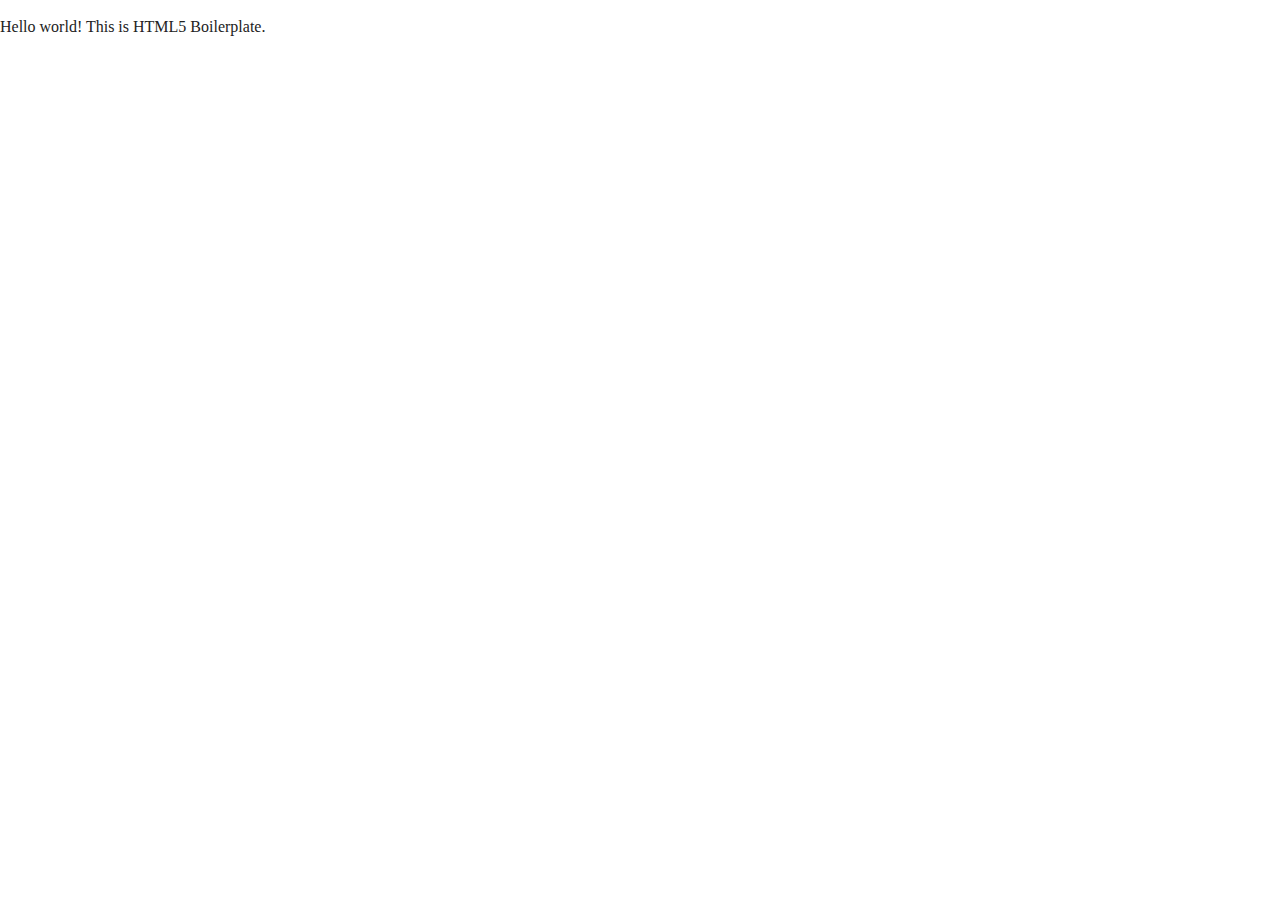
==== index.html @ 013782c7 "Initial commit with about and faq pages and boilerplates" ====
<!doctype html>
<html class="no-js" lang="">

<head>
  <meta charset="utf-8">
  <title></title>
  <meta name="description" content="">
  <meta name="viewport" content="width=device-width, initial-scale=1">

  <meta property="og:title" content="">
  <meta property="og:type" content="">
  <meta property="og:url" content="">
  <meta property="og:image" content="">

  <link rel="manifest" href="site.webmanifest">
  <link rel="apple-touch-icon" href="icon.png">
  <!-- Place favicon.ico in the root directory -->

  <link rel="stylesheet" href="css/normalize.css">
  <link rel="stylesheet" href="css/main.css">

  <meta name="theme-color" content="#fafafa">
</head>

<body>

  <!-- Add your site or application content here -->
  <p>Hello world! This is HTML5 Boilerplate.</p>
  <script src="js/vendor/modernizr-3.11.2.min.js"></script>
  <script src="js/plugins.js"></script>
  <script src="js/main.js"></script>

  <!-- Google Analytics: change UA-XXXXX-Y to be your site's ID. -->
  <script>
    window.ga = function () { ga.q.push(arguments) }; ga.q = []; ga.l = +new Date;
    ga('create', 'UA-XXXXX-Y', 'auto'); ga('set', 'anonymizeIp', true); ga('set', 'transport', 'beacon'); ga('send', 'pageview')
  </script>
  <script src="https://www.google-analytics.com/analytics.js" async></script>
</body>

</html>
---- css/main.css ----
/*! HTML5 Boilerplate v8.0.0 | MIT License | https://html5boilerplate.com/ */

/* main.css 2.1.0 | MIT License | https://github.com/h5bp/main.css#readme */
/*
 * What follows is the result of much research on cross-browser styling.
 * Credit left inline and big thanks to Nicolas Gallagher, Jonathan Neal,
 * Kroc Camen, and the H5BP dev community and team.
 */

/* ==========================================================================
   Base styles: opinionated defaults
   ========================================================================== */

html {
  color: #222;
  font-size: 1em;
  line-height: 1.4;
}

/*
 * Remove text-shadow in selection highlight:
 * https://twitter.com/miketaylr/status/12228805301
 *
 * Vendor-prefixed and regular ::selection selectors cannot be combined:
 * https://stackoverflow.com/a/16982510/7133471
 *
 * Customize the background color to match your design.
 */

::-moz-selection {
  background: #b3d4fc;
  text-shadow: none;
}

::selection {
  background: #b3d4fc;
  text-shadow: none;
}

/*
 * A better looking default horizontal rule
 */

hr {
  display: block;
  height: 1px;
  border: 0;
  border-top: 1px solid #ccc;
  margin: 1em 0;
  padding: 0;
}

/*
 * Remove the gap between audio, canvas, iframes,
 * images, videos and the bottom of their containers:
 * https://github.com/h5bp/html5-boilerplate/issues/440
 */

audio,
canvas,
iframe,
img,
svg,
video {
  vertical-align: middle;
}

/*
 * Remove default fieldset styles.
 */

fieldset {
  border: 0;
  margin: 0;
  padding: 0;
}

/*
 * Allow only vertical resizing of textareas.
 */

textarea {
  resize: vertical;
}

/* ==========================================================================
   Author's custom styles
   ========================================================================== */

/* ==========================================================================
   Helper classes
   ========================================================================== */

/*
 * Hide visually and from screen readers
 */

.hidden,
[hidden] {
  display: none !important;
}

/*
 * Hide only visually, but have it available for screen readers:
 * https://snook.ca/archives/html_and_css/hiding-content-for-accessibility
 *
 * 1. For long content, line feeds are not interpreted as spaces and small width
 *    causes content to wrap 1 word per line:
 *    https://medium.com/@jessebeach/beware-smushed-off-screen-accessible-text-5952a4c2cbfe
 */

.sr-only {
  border: 0;
  clip: rect(0, 0, 0, 0);
  height: 1px;
  margin: -1px;
  overflow: hidden;
  padding: 0;
  position: absolute;
  white-space: nowrap;
  width: 1px;
  /* 1 */
}

/*
 * Extends the .sr-only class to allow the element
 * to be focusable when navigated to via the keyboard:
 * https://www.drupal.org/node/897638
 */

.sr-only.focusable:active,
.sr-only.focusable:focus {
  clip: auto;
  height: auto;
  margin: 0;
  overflow: visible;
  position: static;
  white-space: inherit;
  width: auto;
}

/*
 * Hide visually and from screen readers, but maintain layout
 */

.invisible {
  visibility: hidden;
}

/*
 * Clearfix: contain floats
 *
 * For modern browsers
 * 1. The space content is one way to avoid an Opera bug when the
 *    `contenteditable` attribute is included anywhere else in the document.
 *    Otherwise it causes space to appear at the top and bottom of elements
 *    that receive the `clearfix` class.
 * 2. The use of `table` rather than `block` is only necessary if using
 *    `:before` to contain the top-margins of child elements.
 */

.clearfix::before,
.clearfix::after {
  content: " ";
  display: table;
}

.clearfix::after {
  clear: both;
}

/* ==========================================================================
   EXAMPLE Media Queries for Responsive Design.
   These examples override the primary ('mobile first') styles.
   Modify as content requires.
   ========================================================================== */

@media only screen and (min-width: 35em) {
  /* Style adjustments for viewports that meet the condition */
}

@media print,
  (-webkit-min-device-pixel-ratio: 1.25),
  (min-resolution: 1.25dppx),
  (min-resolution: 120dpi) {
  /* Style adjustments for high resolution devices */
}

/* ==========================================================================
   Print styles.
   Inlined to avoid the additional HTTP request:
   https://www.phpied.com/delay-loading-your-print-css/
   ========================================================================== */

@media print {
  *,
  *::before,
  *::after {
    background: #fff !important;
    color: #000 !important;
    /* Black prints faster */
    box-shadow: none !important;
    text-shadow: none !important;
  }

  a,
  a:visited {
    text-decoration: underline;
  }

  a[href]::after {
    content: " (" attr(href) ")";
  }

  abbr[title]::after {
    content: " (" attr(title) ")";
  }

  /*
   * Don't show links that are fragment identifiers,
   * or use the `javascript:` pseudo protocol
   */
  a[href^="#"]::after,
  a[href^="javascript:"]::after {
    content: "";
  }

  pre {
    white-space: pre-wrap !important;
  }

  pre,
  blockquote {
    border: 1px solid #999;
    page-break-inside: avoid;
  }

  /*
   * Printing Tables:
   * https://web.archive.org/web/20180815150934/http://css-discuss.incutio.com/wiki/Printing_Tables
   */
  thead {
    display: table-header-group;
  }

  tr,
  img {
    page-break-inside: avoid;
  }

  p,
  h2,
  h3 {
    orphans: 3;
    widows: 3;
  }

  h2,
  h3 {
    page-break-after: avoid;
  }
}
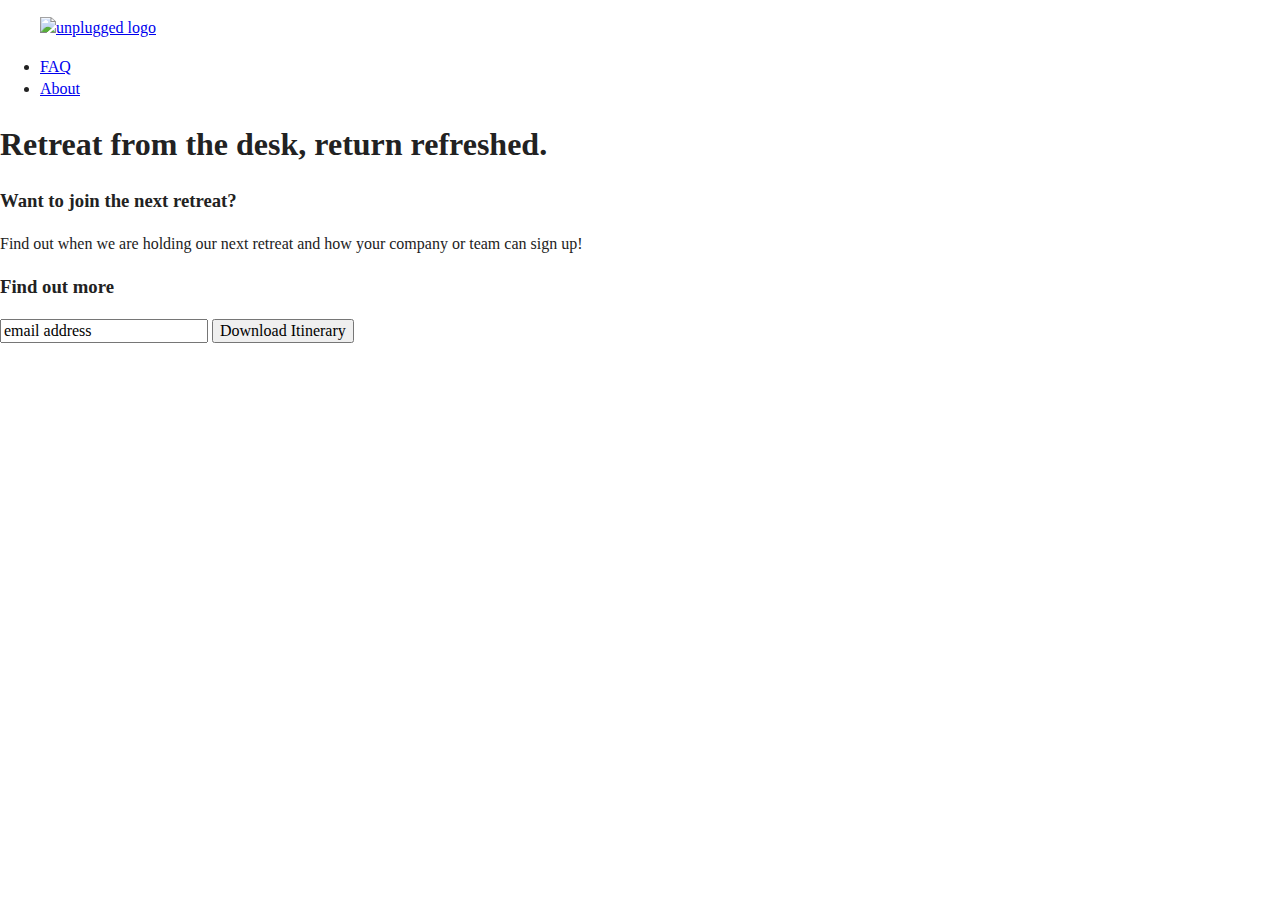
==== commit fb80a9c5: "Added structural html and content" ====
--- a/index.html
+++ b/index.html
@@ -3,7 +3,7 @@
 
 <head>
   <meta charset="utf-8">
-  <title></title>
+  <title>Unplugged</title>
   <meta name="description" content="">
   <meta name="viewport" content="width=device-width, initial-scale=1">
 
@@ -24,8 +24,68 @@
 
 <body>
 
-  <!-- Add your site or application content here -->
-  <p>Hello world! This is HTML5 Boilerplate.</p>
+  <header>
+    <div class="content-wrapper">
+        <figure> 
+          <a href="#"><img src="img/unpluggedlogo.png" alt="unplugged logo"></a>
+        </figure>
+        <div class="header-divider"></div>
+        <nav>
+             <ul>
+                 <li><a href="faq/index.html" target="_blank">FAQ</a></li>
+                 <li><a href="about/index.html" target="_blank">About</a></li>
+             </ul>
+        </nav>
+    </div>
+  </header>
+ 
+  <main>
+ 
+    <section class= "hero-area"> 
+      <div class="content-wrapper">  
+        <h1> Retreat from the desk, return refreshed.
+        </h1>
+      </div>
+    </section>
+ 
+    <aside>
+      <div class="content-wrapper">
+        <div class="form-description">
+          <h3>Want to join the next retreat?</h3>
+          <p>Find out when we are holding our next retreat and how your company or team can sign up!</p>
+        </div>
+      <div class="form">
+        <h3>Find out more</h3>
+        <input type="text" name="name" value="email address">
+        <input type="button" value="Download Itinerary">
+      </div>
+    </aside>
+ 
+  </main> <!-- main wrapper -->
+ 
+  <footer>
+    <div class="content-wrapper">
+        <div class="footer-content">
+            <div class="contact">
+              <address>
+ 
+              </address>
+            </div>
+            <div class="social">
+                <div class="social-icons">
+                    <p><a href="https://www.facebook.com/yoursite" target="_blank"></a></p>
+                    <!-- other social links here --> 
+                </div>
+            </div>
+        </div> <!-- footer content ends --> 
+    </div> <!--footer content-wrapper ends-->
+    
+    <div class="copyright"> 
+    </div> 
+  </footer>
+  
+
+
   <script src="js/vendor/modernizr-3.11.2.min.js"></script>
   <script src="js/plugins.js"></script>
   <script src="js/main.js"></script>
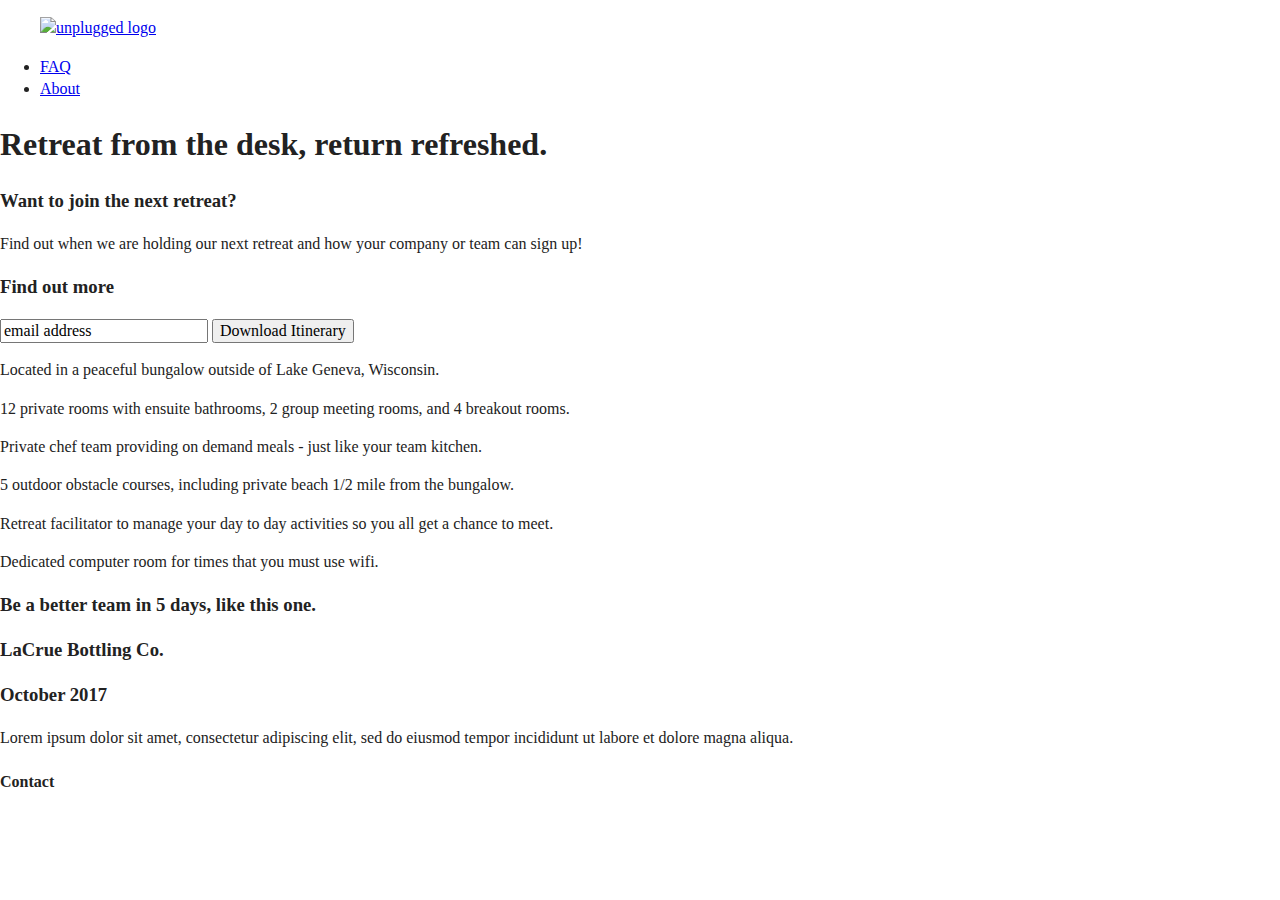
==== commit 649eb847: "Added a little more content and appropriate classes" ====
--- a/index.html
+++ b/index.html
@@ -3,7 +3,7 @@
 
 <head>
   <meta charset="utf-8">
-  <title>Unplugged</title>
+  <title>Unplugged Retreat</title>
   <meta name="description" content="">
   <meta name="viewport" content="width=device-width, initial-scale=1">
 
@@ -60,12 +60,42 @@
         <input type="button" value="Download Itinerary">
       </div>
     </aside>
+
+    <section class="features">
+      <div class="content-wrapper">
+        <div class="features-items">
+          <article>
+            <p class="fontawesome-icon"></p>
+            <p class="features-item-description">Located in a peaceful bungalow outside of Lake Geneva, Wisconsin.</p>
+            <p class="features-item-description">12 private rooms with ensuite bathrooms, 2 group meeting rooms, and 4 breakout rooms.</p>
+            <p class="features-item-description">Private chef team providing on demand meals - just like your team kitchen.</p>
+            <p class="features-item-description">5 outdoor obstacle courses, including private beach 1/2 mile from the bungalow.</p>
+            <p class="features-item-description">Retreat facilitator to manage your day to day activities so you all get a chance to meet.</p>
+            <p class="features-item-description">Dedicated computer room for times that you must use wifi.</p>
+          </article>
+        </div>      
+      </div>
+    </section>
+
+    <section class="reviews">
+      <h3>Be a better team in 5 days, like this one.</h3>
+      <div class="content-wrapper">
+        <div class="review-content">
+          <article> 
+            <h3>LaCrue Bottling Co.</h3>
+            <h3>October 2017</h3>
+            <p>Lorem ipsum dolor sit amet, consectetur adipiscing elit, sed do eiusmod tempor incididunt ut labore et dolore magna aliqua.</p>
+          </article> 
+        </div>
+      </div>
+    </section>
  
   </main> <!-- main wrapper -->
  
   <footer>
     <div class="content-wrapper">
         <div class="footer-content">
+          <h4>Contact</h4>
             <div class="contact">
               <address>
  
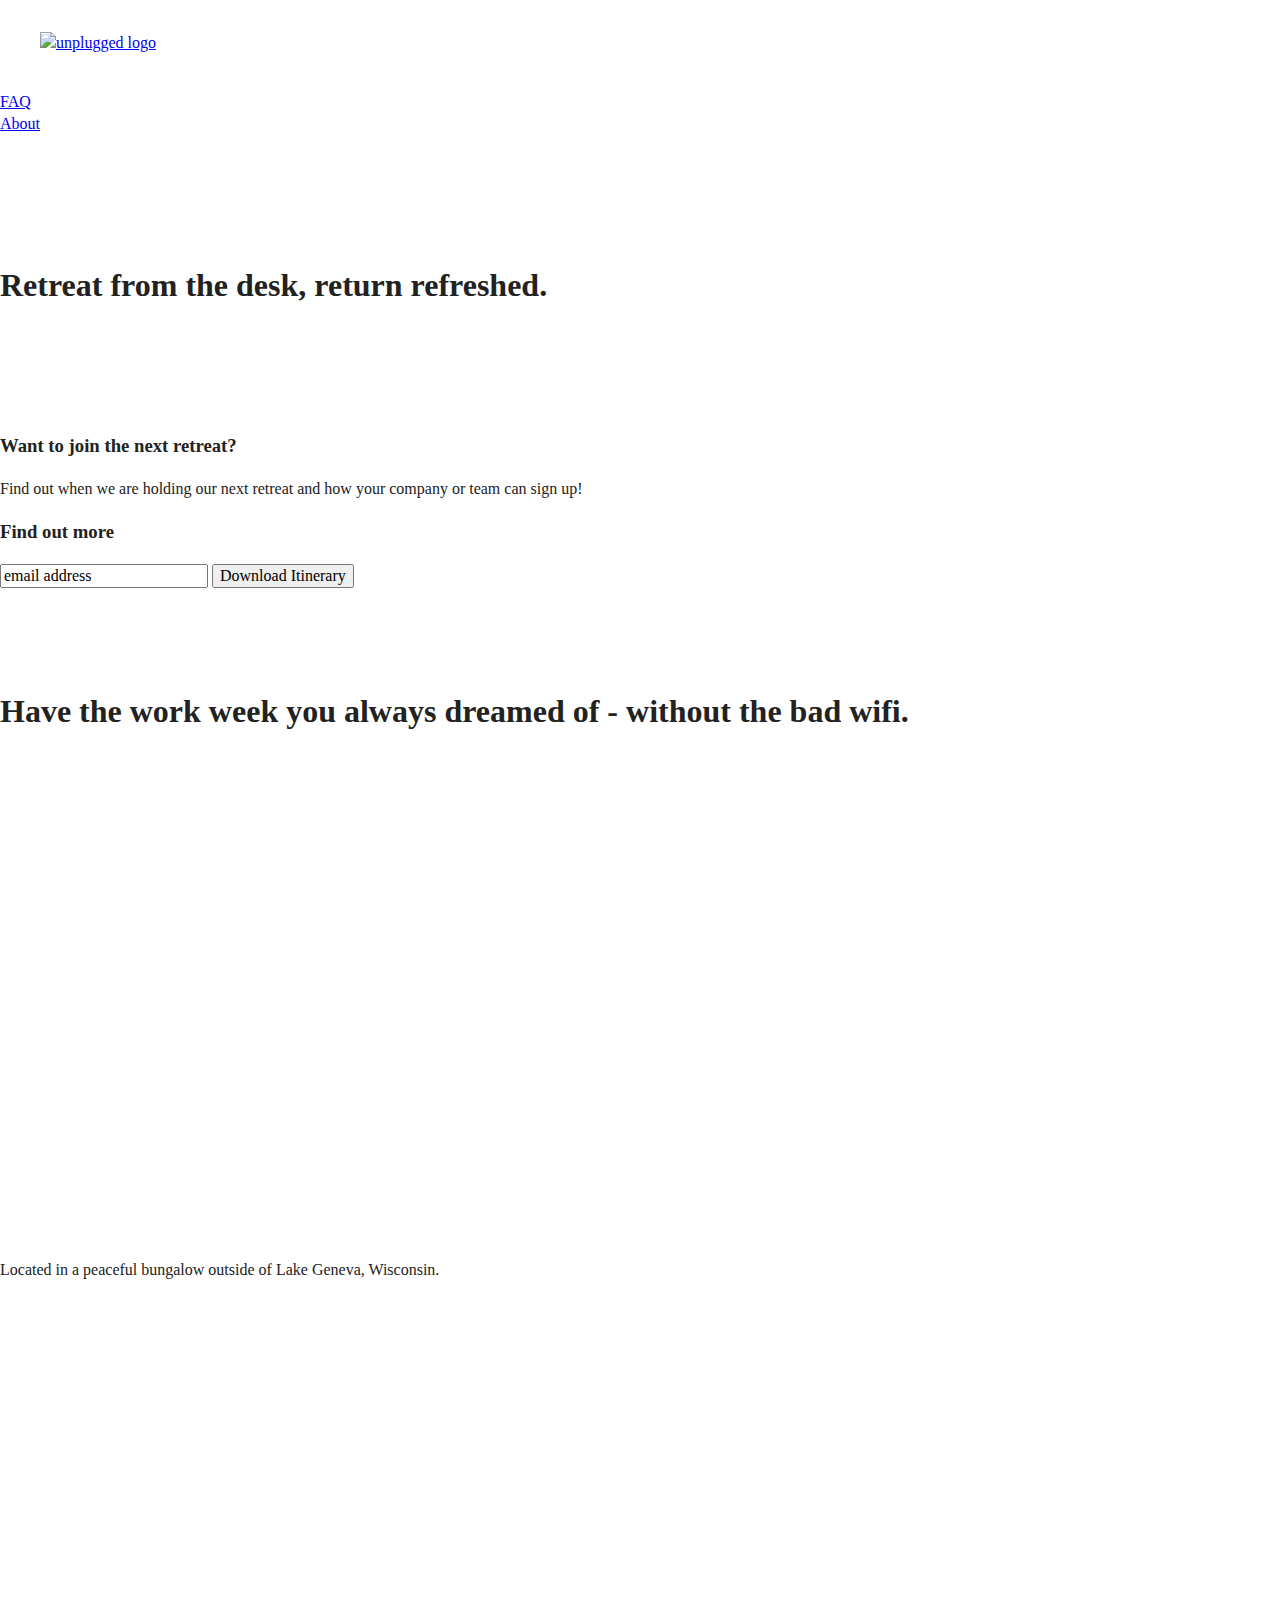
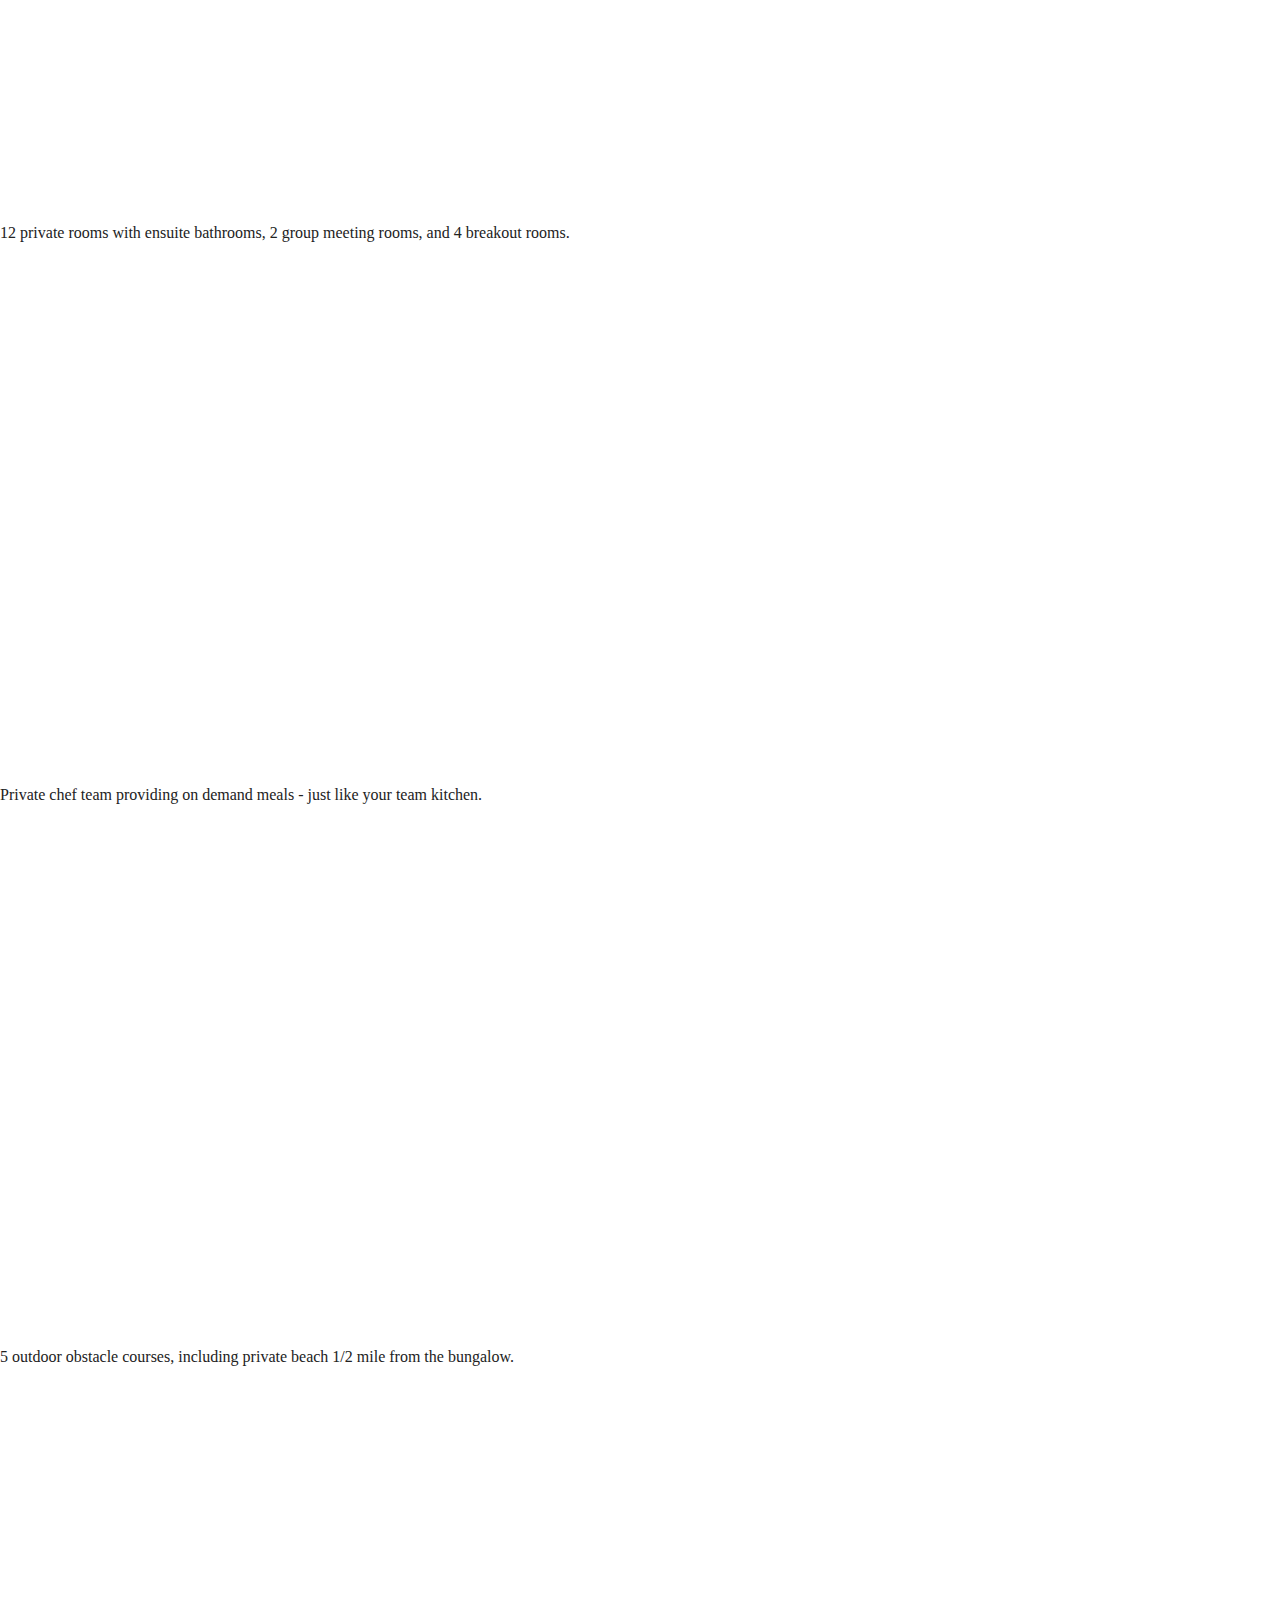
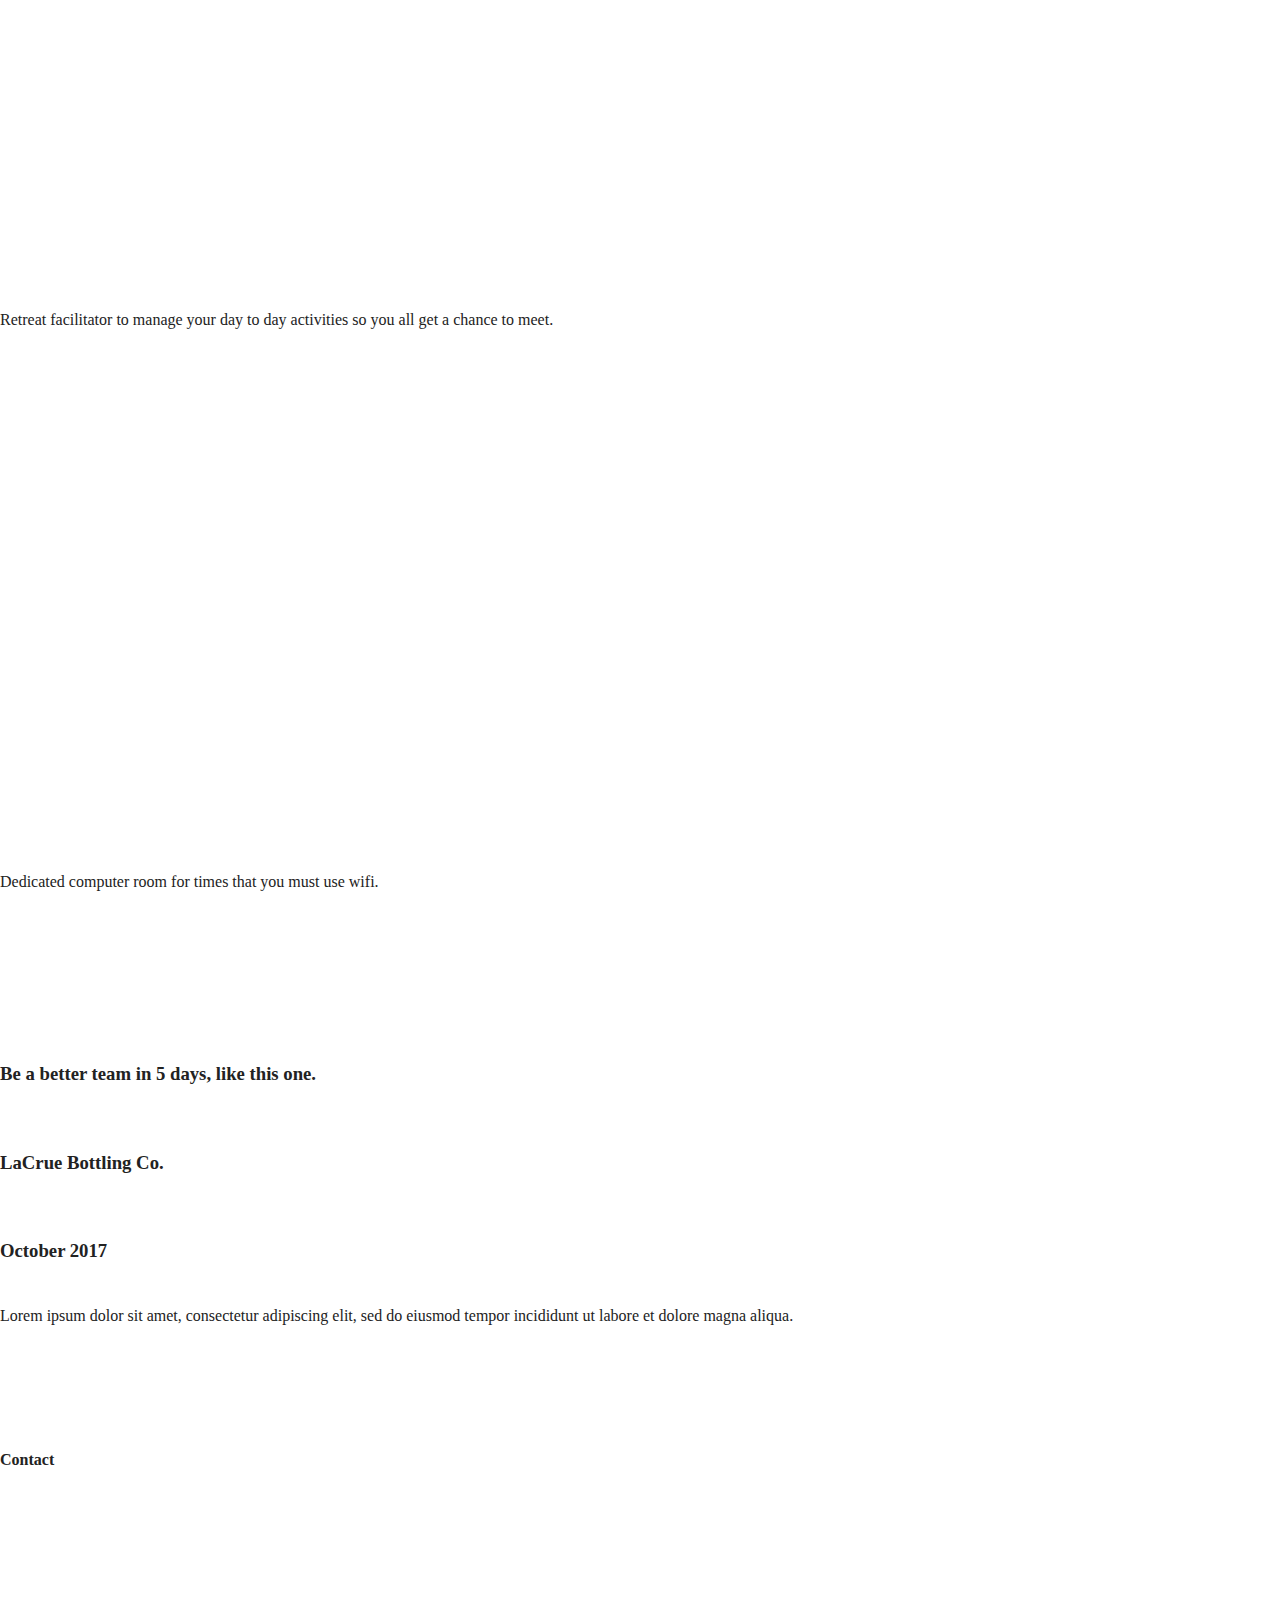
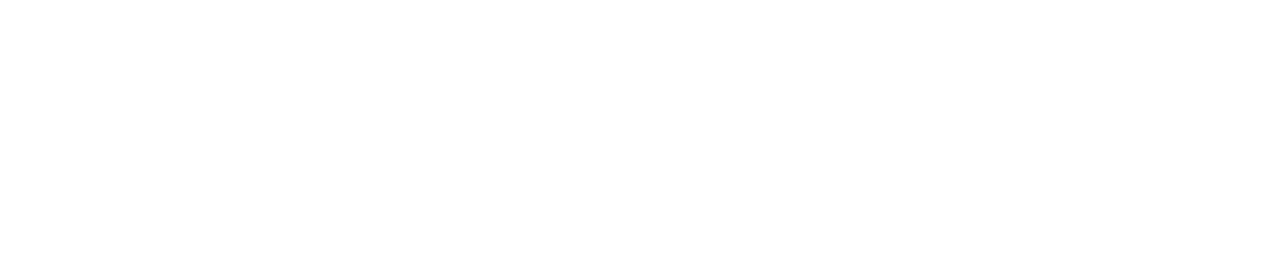
==== commit a70d2931: "Added padding margin and width to css" ====
--- a/index.html
+++ b/index.html
@@ -63,17 +63,24 @@
 
     <section class="features">
       <div class="content-wrapper">
-        <div class="features-items">
-          <article>
-            <p class="fontawesome-icon"></p>
-            <p class="features-item-description">Located in a peaceful bungalow outside of Lake Geneva, Wisconsin.</p>
-            <p class="features-item-description">12 private rooms with ensuite bathrooms, 2 group meeting rooms, and 4 breakout rooms.</p>
-            <p class="features-item-description">Private chef team providing on demand meals - just like your team kitchen.</p>
-            <p class="features-item-description">5 outdoor obstacle courses, including private beach 1/2 mile from the bungalow.</p>
-            <p class="features-item-description">Retreat facilitator to manage your day to day activities so you all get a chance to meet.</p>
-            <p class="features-item-description">Dedicated computer room for times that you must use wifi.</p>
-          </article>
-        </div>      
+        <h1>Have the work week you always dreamed of - without the bad wifi.</h1>  
+          <div class="features-items">
+            <article>
+              <p class="fontawesome-icon"></p>
+              <p class="features-item-description">Located in a peaceful bungalow outside of Lake Geneva, Wisconsin.</p>
+              <p class="fontawesome-icon"></p>
+              <p class="features-item-description">12 private rooms with ensuite bathrooms, 2 group meeting rooms, and 4 breakout rooms.</p>
+              <p class="fontawesome-icon"></p>
+              <p class="features-item-description">Private chef team providing on demand meals - just like your team kitchen.</p>
+              <p class="fontawesome-icon"></p>
+              <p class="features-item-description">5 outdoor obstacle courses, including private beach 1/2 mile from the bungalow.</p>
+              <p class="fontawesome-icon"></p>
+              <p class="features-item-description">Retreat facilitator to manage your day to day activities so you all get a chance to meet.</p>
+              <p class="fontawesome-icon"></p>
+              <p class="features-item-description">Dedicated computer room for times that you must use wifi.</p>
+            </article>
+          </div>      
+      
       </div>
     </section>
 
--- a/css/main.css
+++ b/css/main.css
@@ -86,6 +86,166 @@
 /* ==========================================================================
    Author's custom styles
    ========================================================================== */
+/* ----- Base Header - Footer Styles ----xxcc cdxxxxXXGBı©©©©GG2GWGGWGWWG-*/
+header,
+footer {
+
+
+}
+
+/* Header Styles */
+
+header {
+  padding: 15px 0; /* 15 px to top of page */
+}
+
+header .content-wrapper {
+
+}
+
+header figure {
+
+}
+
+header .header-divider {
+  width: 100%;
+}
+
+header nav {
+  width: 60%; /* 220px of 360px */
+
+}
+
+header nav ul {
+  width: 44%; /* 160px of 360px */
+  padding: 20px 0; /* 20px beneath header-divider */
+}
+
+/* ----- Mobile Styles - Homepage -----*/
+
+.hero-area {
+
+}
+
+.hero-area h1 {
+  padding: 55px 0; /*55px below where hero area starts*/
+}
+
+main .content-wrapper {
+  width: 88%; /* 320 of 360px */
+}
+
+
+
+aside {
+
+}
+
+aside .content-wrapper {
+  padding: 30px 0; /*30px below top of area*/
+}
+
+aside .form-description {
+
+}
+
+aside .form {
+
+}
+
+.features .content-wrapper {
+  width: 83%; /* 303px of 360px */
+}
+
+.features h1 {
+  padding: 50px 0; /*50px below top of area*/
+}
+
+.features p {
+  padding: 65px 0; /*65px below h1*/
+}
+
+.features-items {
+ 
+}
+
+.features article {
+  width: 55%; /* 196px of 360px */
+}
+
+.fontawesome-icon {
+  padding: 63px 0; /*63px below content above*/
+  margin: 140px 0; /* 140px from border */
+}
+
+.features-item-description {
+  padding: 40px 0; /*40px below fontawesome-icon*/
+  margin: 80px 0; /*80px from border */
+}
+
+.reviews {
+
+}
+
+.reviews h1 {
+  padding: 55px 0; /*55px below top of review area */
+  margin: 0 165px 0 0;
+}
+
+.reviews h3 {
+  width: 48%; /* 173px of 360px */
+  padding: 22px 0; /*22px below review photo */
+}
+
+.reviews .content-wrapper {
+
+}
+
+.review-content {
+
+}
+
+.review article {
+
+}
+
+/* Footer */
+footer {
+
+}
+
+footer .content-wrapper {
+  width: 55%;
+  margin: 50px 0;
+
+}
+
+footer .footer-content {
+  padding: 50px 0; /* 50px from top of footer area */
+}
+
+footer .contact {
+
+}
+
+address {
+
+}
+
+footer .social {
+  padding: 50px 0; /*50px from contact info*/
+}
+
+footer .social-icons {
+}
+
+footer p {
+  padding: 22px 0; /*20px from "social" */
+}
+
+footer .copyright {
+  padding: 55px 0; /*55px from social icons */
+}
 
 /* ==========================================================================
    Helper classes
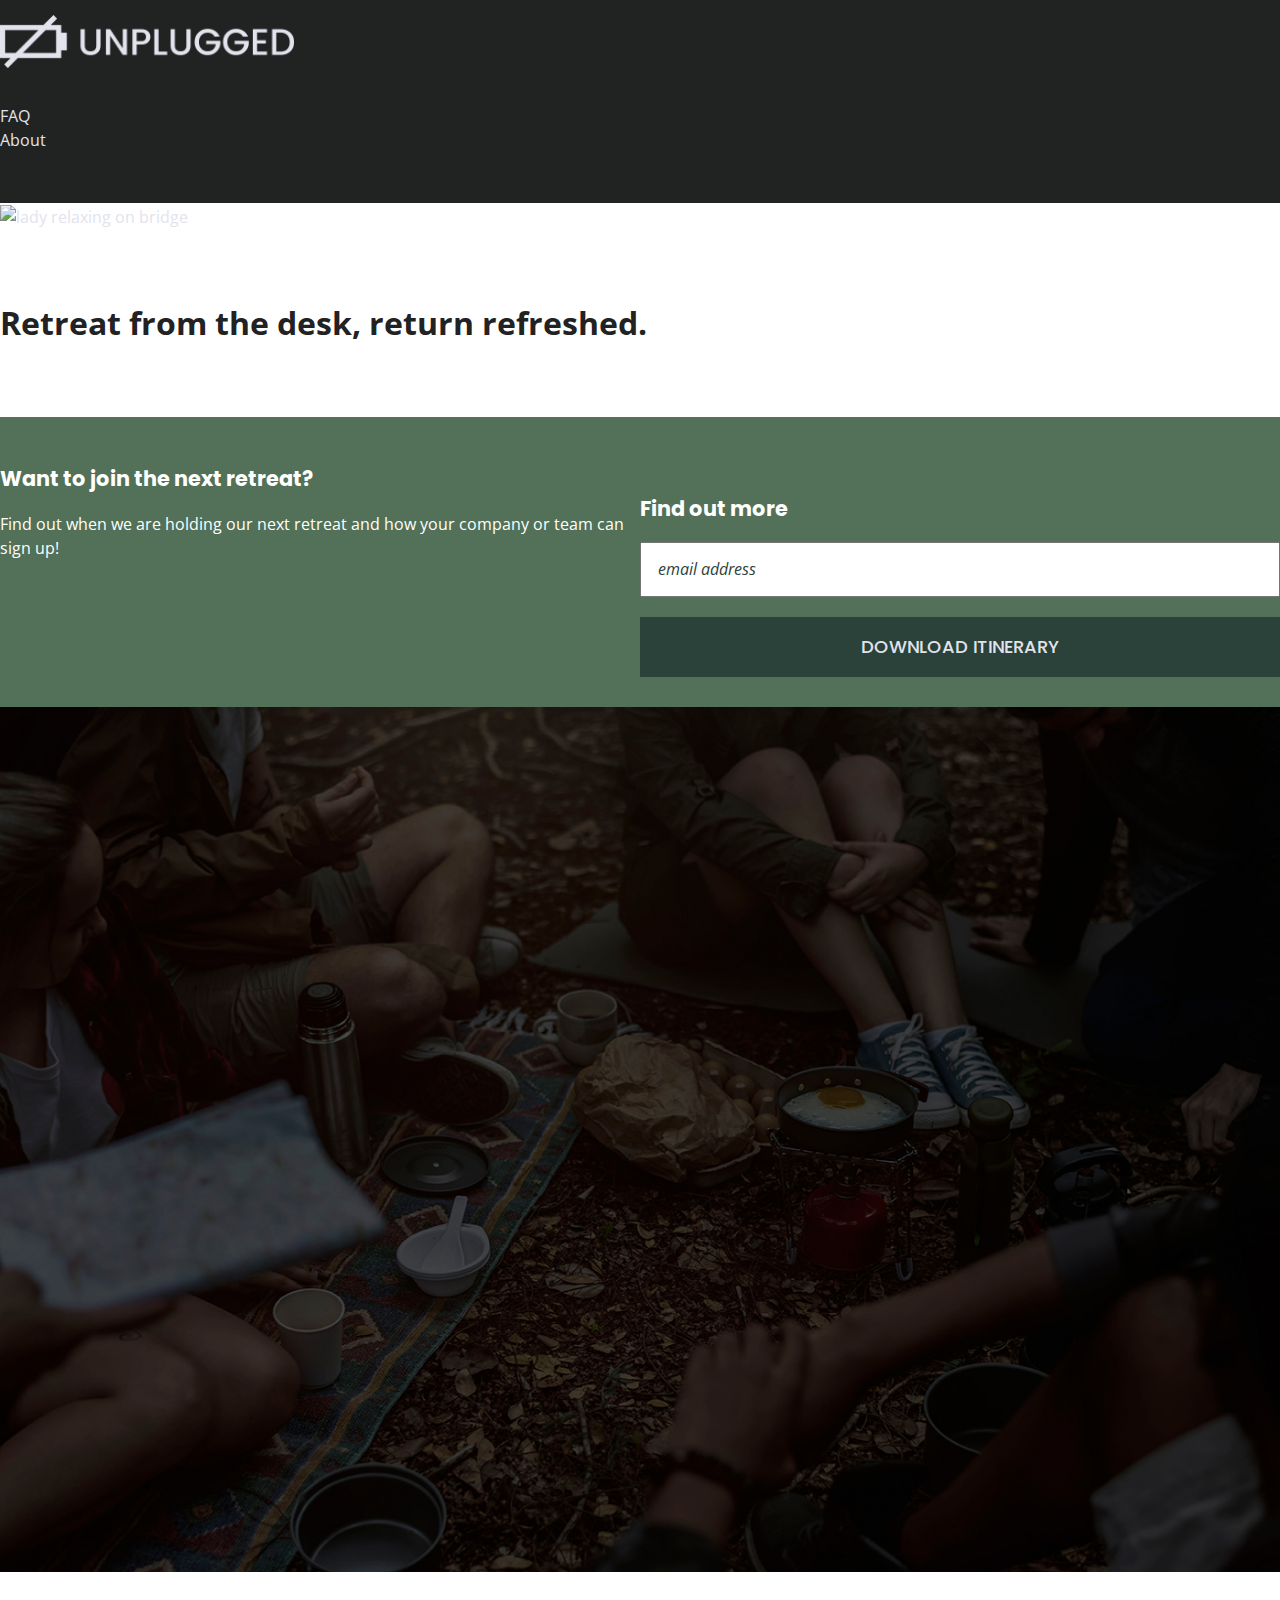
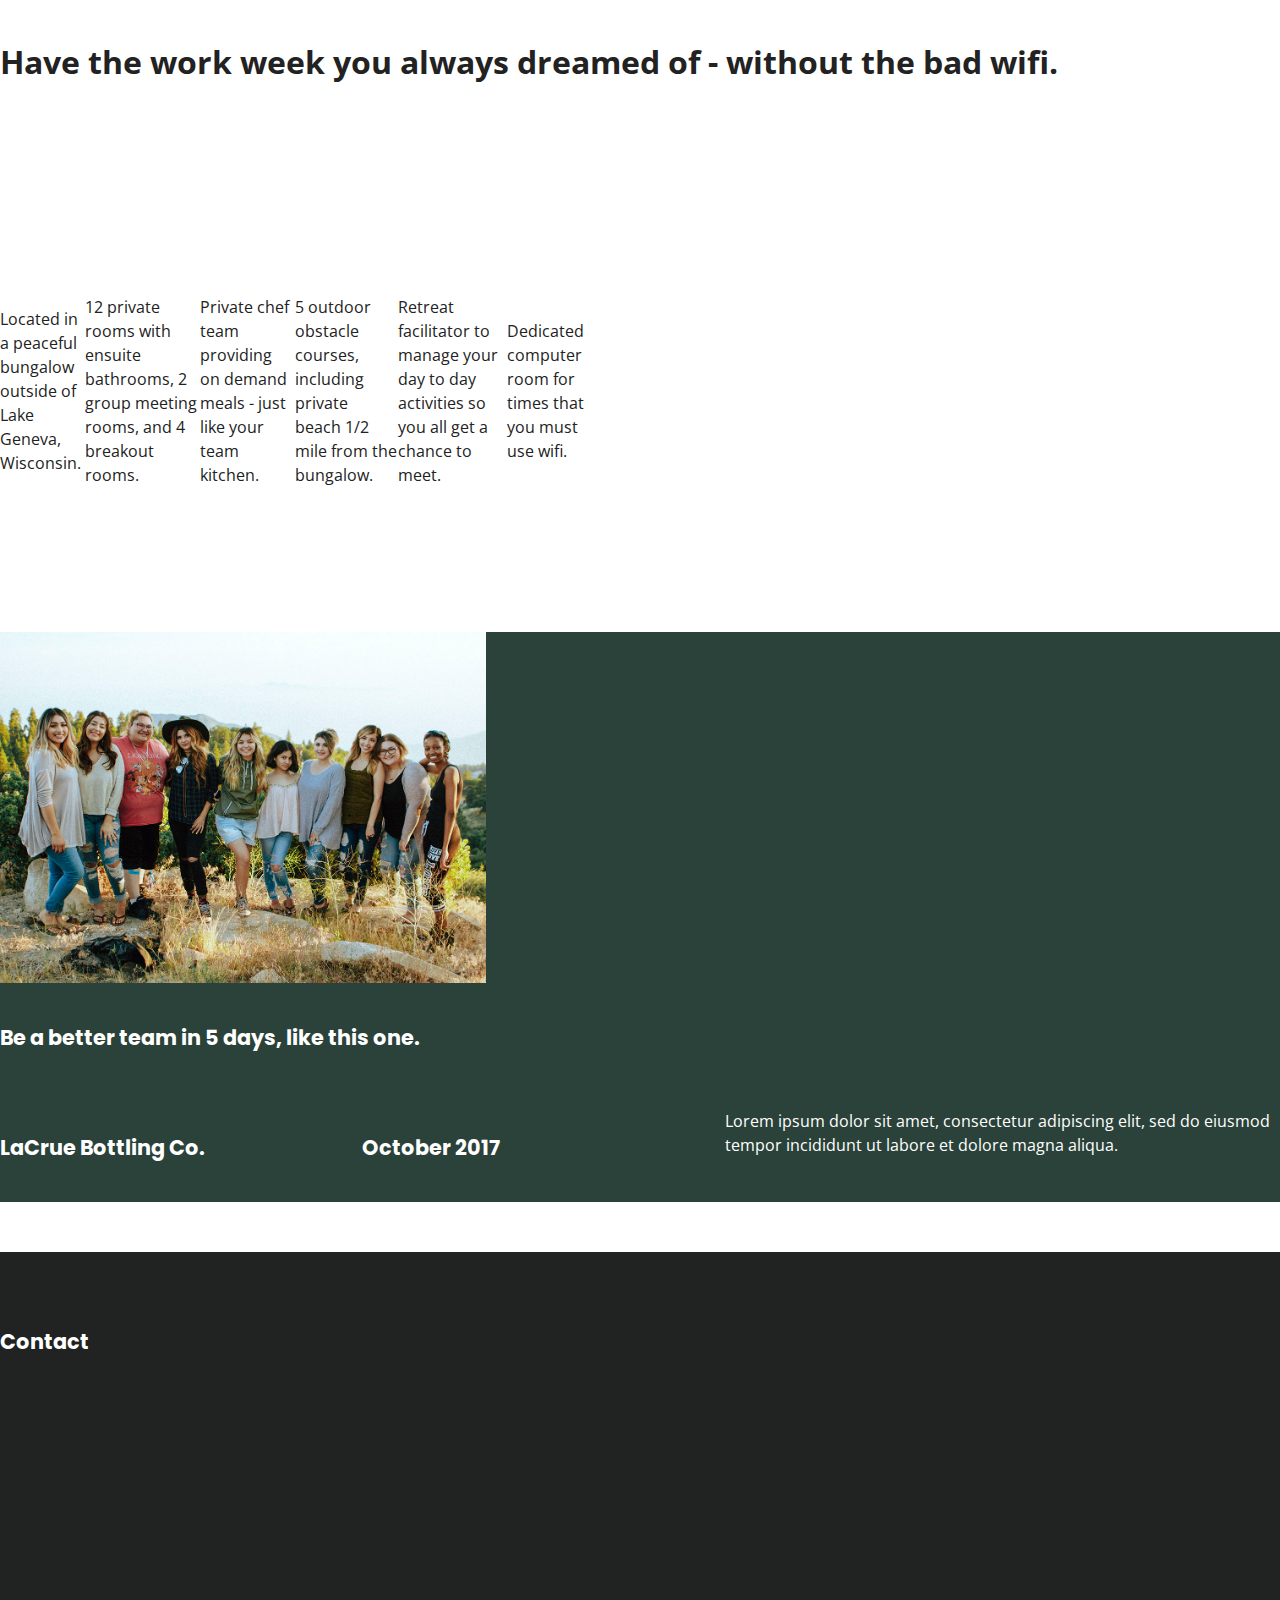
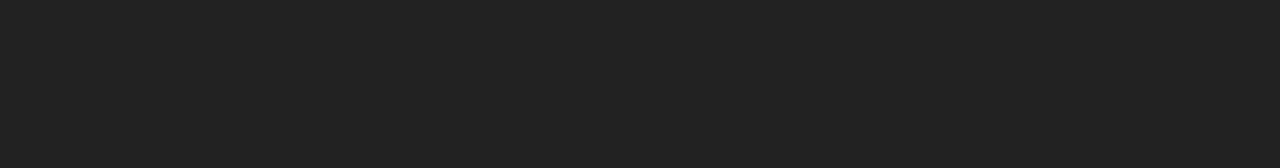
==== commit 751702bf: "Added reponsive images and logo" ====
--- a/index.html
+++ b/index.html
@@ -6,6 +6,9 @@
   <title>Unplugged Retreat</title>
   <meta name="description" content="">
   <meta name="viewport" content="width=device-width, initial-scale=1">
+
+  <link href="https://fonts.googleapis.com/css?family=Open+Sans:400,700|Poppins:500,700" rel="stylesheet">
+
 
   <meta property="og:title" content="">
   <meta property="og:type" content="">
@@ -43,6 +46,11 @@
  
     <section class= "hero-area"> 
       <div class="content-wrapper">  
+        <figure>
+          <a href="">
+             <img src="img/jake-melara-30679-unsplash.jpg" alt="lady relaxing on bridge">
+          </a>
+        </figure>
         <h1> Retreat from the desk, return refreshed.
         </h1>
       </div>
@@ -62,6 +70,11 @@
     </aside>
 
     <section class="features">
+        <figure>
+          <a href="">
+               <img src="img/rawpixel-800820-unsplash1.jpg" alt="Sitting around campfire">
+          </a>
+        </figure>
       <div class="content-wrapper">
         <h1>Have the work week you always dreamed of - without the bad wifi.</h1>  
           <div class="features-items">
@@ -85,6 +98,11 @@
     </section>
 
     <section class="reviews">
+      <figure>
+        <a href="">
+             <img src="img/omar-lopez-296944-unsplash.jpg" alt="team celebrating">
+        </a>
+      </figure>
       <h3>Be a better team in 5 days, like this one.</h3>
       <div class="content-wrapper">
         <div class="review-content">
--- a/css/main.css
+++ b/css/main.css
@@ -86,7 +86,72 @@
 /* ==========================================================================
    Author's custom styles
    ========================================================================== */
-/* ----- Base Header - Footer Styles ----xxcc cdxxxxXXGBı©©©©GG2GWGGWGWWG-*/
+
+/* General Styles */
+ 
+html {
+  font-size: 16px;
+}
+ 
+body {
+  font-family: 'Open Sans', sans-serif;
+  font-size: 1em;
+  line-height: 24px;
+}
+ 
+ul, 
+ol {
+ 
+}
+ 
+a {
+  color: #e2e3ed;
+  text-decoration: none;
+}
+ 
+h1 {
+  line-height: 35px;
+}
+
+h2 {
+  font-family: 'Poppins', sans-serif;
+  font-size: 1.5em;
+    line-height: 44px;
+}
+ 
+h3, 
+h4 {
+  font-family: 'Poppins', sans-serif;
+  font-size: 1.3em;
+}
+ 
+p {
+  
+}
+ 
+img { 
+  width: 100%;
+}
+ 
+figure {
+  margin: 0;
+}
+ 
+address {
+  font-family: 'Open Sans', sans-serif;
+  font-size: 1em;
+}
+ 
+.content-wrapper {
+ 
+}
+
+
+ 
+
+
+
+/* ----- Base Header - Footer Styles -----*/
 header,
 footer {
 
@@ -97,6 +162,7 @@
 
 header {
   padding: 15px 0; /* 15 px to top of page */
+  background: #202322;
 }
 
 header .content-wrapper {
@@ -104,7 +170,11 @@
 }
 
 header figure {
-
+  width: 60%;
+  display: flex;
+  justify-content: center;
+  align-items: center;
+  flex-flow: row wrap;
 }
 
 header .header-divider {
@@ -124,7 +194,7 @@
 /* ----- Mobile Styles - Homepage -----*/
 
 .hero-area {
-
+      
 }
 
 .hero-area h1 {
@@ -132,13 +202,14 @@
 }
 
 main .content-wrapper {
-  width: 88%; /* 320 of 360px */
+  width: 100%; /* 320 of 360px */
 }
 
 
 
 aside {
-
+  background: #527158;
+  color: white;
 }
 
 aside .content-wrapper {
@@ -150,8 +221,30 @@
 }
 
 aside .form {
-
-}
+    margin-top: 30px;
+  }
+   
+  input[type=text] {
+    box-sizing: border-box;
+    width: 100%;
+    color: #2a423a;
+    font-style: italic;
+    padding: 1em;
+  }
+
+  input[type=button] {
+    width: 100%;
+    padding: 20px 0;
+    margin-top: 20px;
+    background-color: #2a423a;
+    font-family: 'Poppins', Helvetica, Arial, sans-serif;
+    font-weight: 500;
+    font-size: 1.125em;
+    color: #e2e3ed;
+    border: none;
+    text-align: center;
+    text-transform: uppercase;
+  }
 
 .features .content-wrapper {
   width: 83%; /* 303px of 360px */
@@ -174,17 +267,18 @@
 }
 
 .fontawesome-icon {
-  padding: 63px 0; /*63px below content above*/
+  /*padding: 63px 0; /*63px below content above*/
   margin: 140px 0; /* 140px from border */
 }
 
 .features-item-description {
-  padding: 40px 0; /*40px below fontawesome-icon*/
+  /*padding: 40px 0; /*40px below fontawesome-icon*/
   margin: 80px 0; /*80px from border */
 }
 
 .reviews {
-
+  background: #2a423a;
+  color: white;
 }
 
 .reviews h1 {
@@ -205,13 +299,18 @@
 
 }
 
+.reviews figure {
+  width: 80%;
+}
+
 .review article {
 
 }
 
 /* Footer */
 footer {
-
+  background: #202322;
+  color: white;
 }
 
 footer .content-wrapper {
@@ -335,9 +434,171 @@
    Modify as content requires.
    ========================================================================== */
 
-@media only screen and (min-width: 35em) {
-  /* Style adjustments for viewports that meet the condition */
-}
+@media only screen and (min-width: 768px) {
+    /*Tablet styles here */
+      header {
+      }
+
+      header figure {
+        width: 28%;
+        display: flex;
+        justify-content: center;
+        align-items: center;
+        flex-flow: row wrap;
+      }
+
+      header .content-wrapper {
+        justify-content: center;
+      }
+
+      header nav ul {
+        justify-content: center;
+      }
+
+      aside .content-wrapper {
+        display: flex;
+        justify-content: center;
+        flex-flow: flex-flow;
+      }
+
+      main .content-wrapper {
+        width: 100%; /*640px of 768px*/
+      }
+
+      .hero-area h1 {
+        width:70%; /*535px of 768px*/
+      }
+
+      .features article {
+        display: flex;
+        justify-content: center;
+        flex-flow: row-wrap;
+        align-items: center;
+        flex-basis: auto;
+      }
+
+      .reviews article {
+        justify-content: center;
+        display: flex;
+      }
+
+      .reviews figure {
+        width: 40%;
+      }
+
+
+      footer .content-wrapper{
+        width: 65%;
+      }
+
+      footer-content {
+        display: flex;
+        justify-content: center;
+        align-items: center;
+      }
+
+  /*faq page*/
+      .faq .content-wrapper {
+          justify-content: space-between;
+      }
+      
+      .faq-content {
+          flex-basis: 40%;
+      }
+   
+      .faq h2 {
+          width: 100%;
+      }
+
+  /*about page*/
+      .mission-content {
+          display: flex;
+          justify-content: space-between;
+          align-items: center;
+      }
+   
+      .mission-content p {
+          width: 83%; /*640px of 768*/
+      }
+   
+      .contact-section .content-wrapper h2 {
+          width: 35%;  /*268px of 768px*/
+      }
+   
+      .contact-content {
+          display: flex;
+          justify-content: center;
+          align-items: center;
+      }
+
+  @media only screen and (min-width: 1200px) {
+    /*Desktop styles here */
+      
+      main .content-wrapper {
+        width: 100%;
+      }
+   
+      header figure {
+        width: 23%;
+        display: flex;
+        justify-content: center;
+        align-items: center;
+        flex-flow: row wrap;
+      }
+
+       /* Hero */
+      .hero-area h1 {
+          width: 55%; /*670px of 1200px*/
+      }
+   
+      /* Aside */
+      aside .content-wrapper {
+          justify-content: center;
+      }
+   
+      aside .content-wrapper .form-description,
+      aside .content-wrapper .form {
+          width: 75%; /*800px of 1200px*/
+      }
+   
+      /* Features */
+      .features h2 {
+          width: 70%; /*850px of 1200px*/
+      }
+   
+      .features article {
+          flex-basis: auto; 
+      }
+   
+      /* Reviews */ 
+
+      .reviews figure {
+        width: 38%;
+      }
+      .reviews article div {
+          width: 77%; /*925 of 1200px*/
+      }
+
+
+
+   
+  /* ==========================================================================
+     About Page
+     ========================================================================== */
+      .mission h2,
+      .contact-section .content-wrapper h2 {
+          width: 94%; /*1130px of 1200px*/
+      }
+   
+  /* ==========================================================================
+     FAQ Page
+     ========================================================================== */
+      .faq h2 {
+          width: 100%;
+      }
+   
+  }
+    }
 
 @media print,
   (-webkit-min-device-pixel-ratio: 1.25),
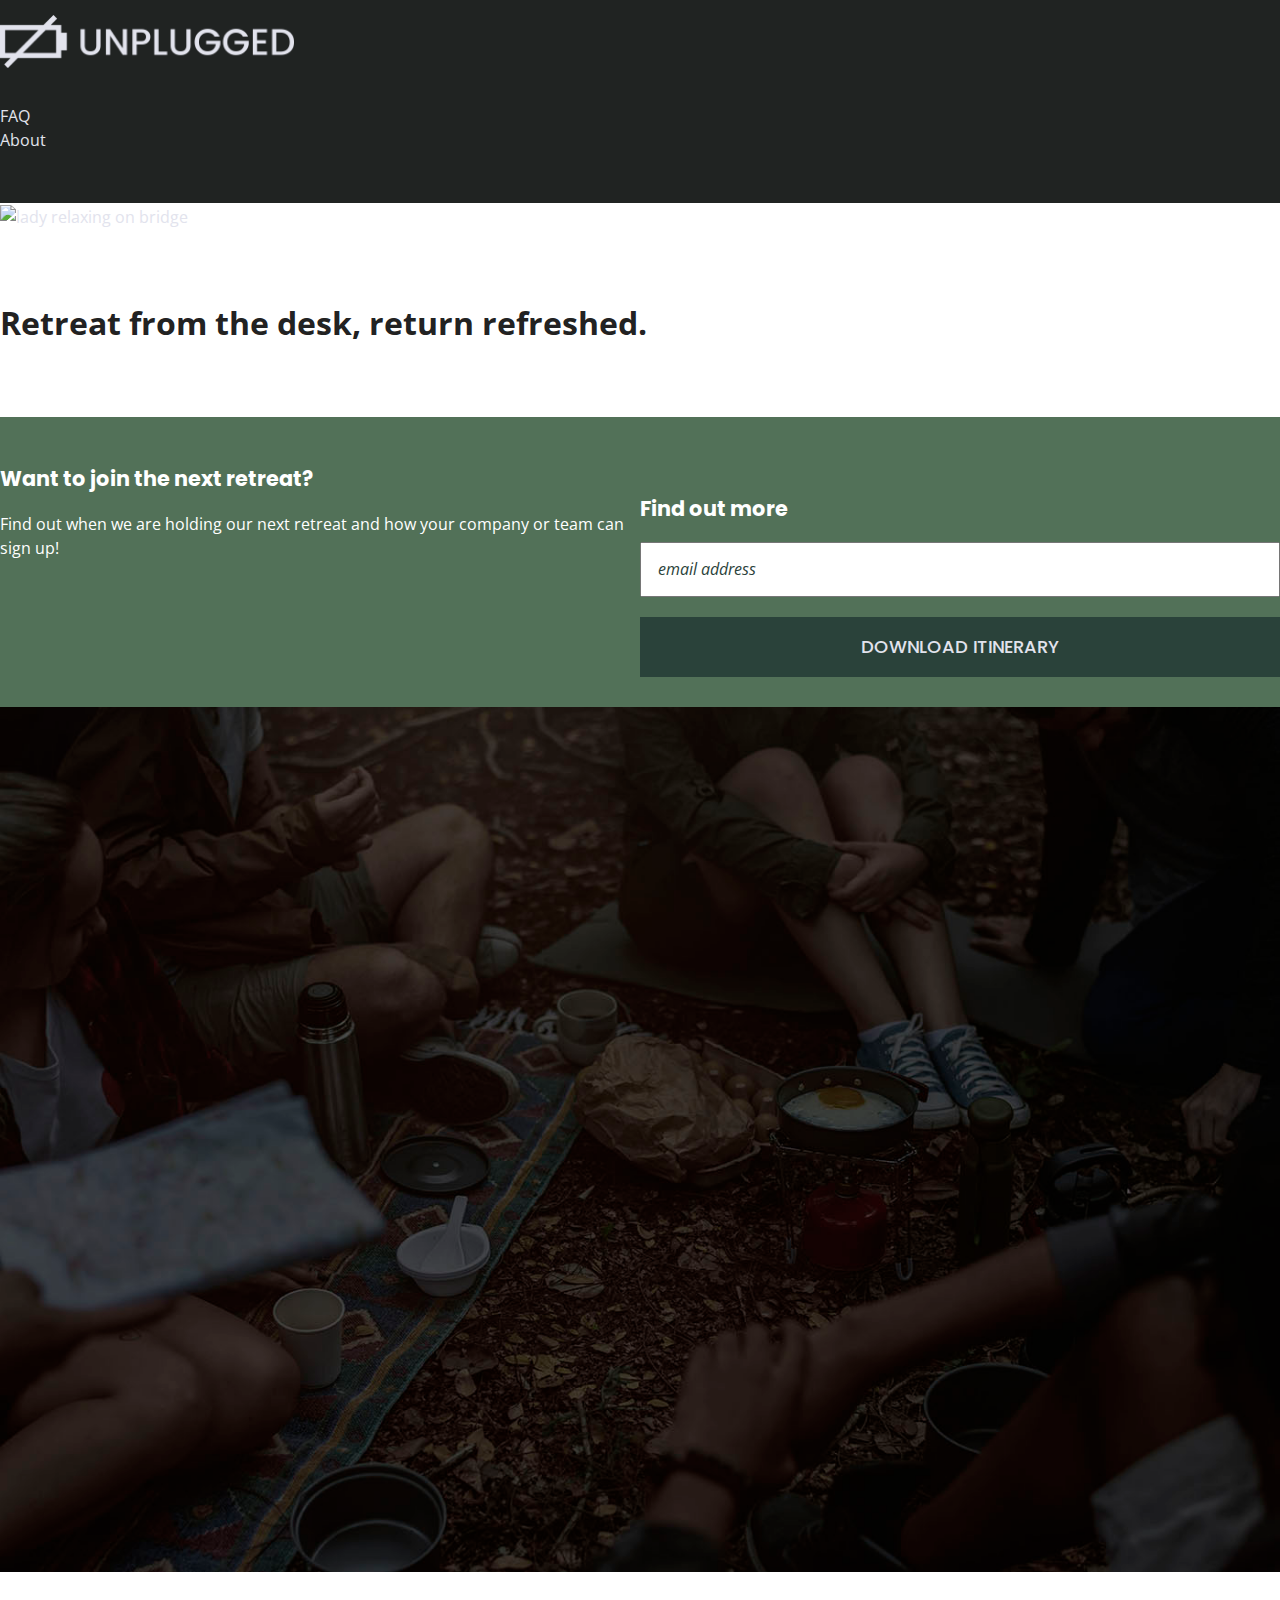
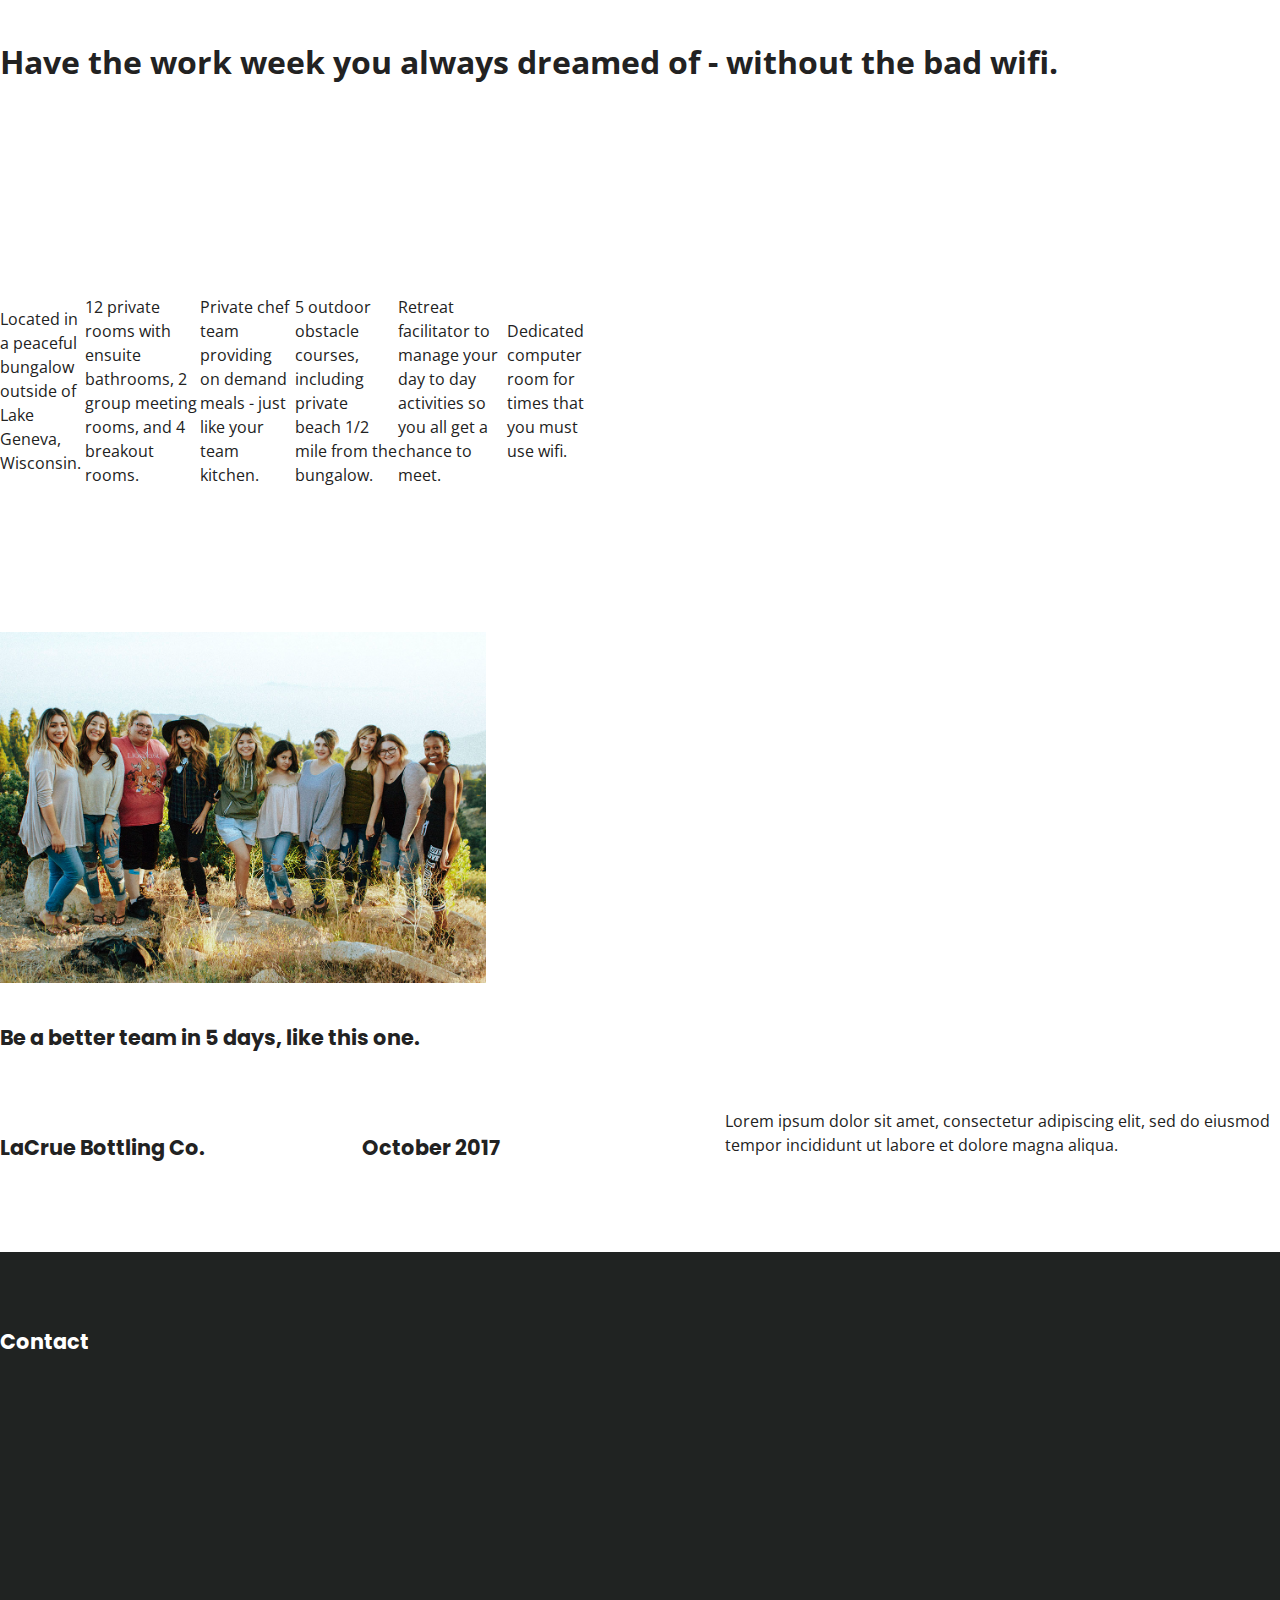
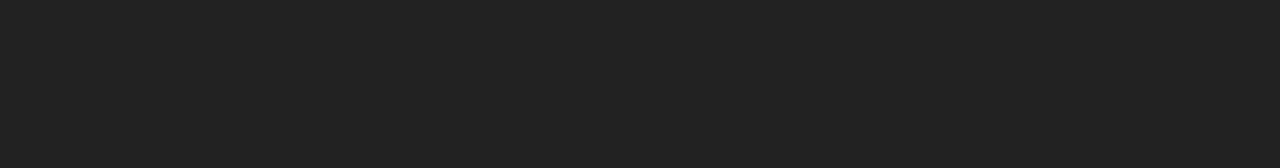
==== commit 984918a7: "Added feature icons with fontawesome" ====
--- a/index.html
+++ b/index.html
@@ -9,6 +9,7 @@
 
   <link href="https://fonts.googleapis.com/css?family=Open+Sans:400,700|Poppins:500,700" rel="stylesheet">
 
+  <script src="https://kit.fontawesome.com/7c784fbf65.js" crossorigin="anonymous"></script>
 
   <meta property="og:title" content="">
   <meta property="og:type" content="">
@@ -79,17 +80,29 @@
         <h1>Have the work week you always dreamed of - without the bad wifi.</h1>  
           <div class="features-items">
             <article>
-              <p class="fontawesome-icon"></p>
+              <p class="fontawesome-icon">
+                <i class="fas fa-campground"></i>
+              </p>
               <p class="features-item-description">Located in a peaceful bungalow outside of Lake Geneva, Wisconsin.</p>
-              <p class="fontawesome-icon"></p>
+              <p class="fontawesome-icon">
+                <i class="fa-solid fa-bed"></i>
+              </p>
               <p class="features-item-description">12 private rooms with ensuite bathrooms, 2 group meeting rooms, and 4 breakout rooms.</p>
-              <p class="fontawesome-icon"></p>
+              <p class="fontawesome-icon">
+                <i class="fa-solid fa-utensils"></i>
+              </p>
               <p class="features-item-description">Private chef team providing on demand meals - just like your team kitchen.</p>
-              <p class="fontawesome-icon"></p>
+              <p class="fontawesome-icon">
+                <i class="fa-solid fa-shoe-prints"></i>
+              </p>
               <p class="features-item-description">5 outdoor obstacle courses, including private beach 1/2 mile from the bungalow.</p>
-              <p class="fontawesome-icon"></p>
+              <p class="fontawesome-icon">
+                <i class="fa-solid fa-face-smile"></i>
+              </p>
               <p class="features-item-description">Retreat facilitator to manage your day to day activities so you all get a chance to meet.</p>
-              <p class="fontawesome-icon"></p>
+              <p class="fontawesome-icon">
+                <i class="fa-solid fa-wifi"></i>
+              </p>
               <p class="features-item-description">Dedicated computer room for times that you must use wifi.</p>
             </article>
           </div>      
--- a/css/main.css
+++ b/css/main.css
@@ -195,6 +195,13 @@
 
 .hero-area {
       
+}
+
+.hero-area .content-wrapper{
+  background-image: url('img/unpluggedlogo.jpg');
+  background-size: cover;
+  background-repeat: no-repeat;
+  background-position: center;
 }
 
 .hero-area h1 {
@@ -258,6 +265,11 @@
   padding: 65px 0; /*65px below h1*/
 }
 
+.features i {
+  font-size: 3.75em;
+  margin-bottom: 40px;
+}
+
 .features-items {
  
 }
@@ -277,9 +289,11 @@
 }
 
 .reviews {
-  background: #2a423a;
-  color: white;
-}
+  background-image: url ("img/omar-lopez-296944-unsplash.jpg"), center no-repeat;
+  background-size: cover;
+}
+
+
 
 .reviews h1 {
   padding: 55px 0; /*55px below top of review area */
@@ -345,6 +359,25 @@
 footer .copyright {
   padding: 55px 0; /*55px from social icons */
 }
+
+/*about page*/
+  .map figure {
+      width: 100%;
+      height: 0; 
+      padding-bottom: 125%; 
+      overflow: hidden;
+      position: relative;
+}
+   
+  .map iframe {
+      width: 100%;
+      height: 100%;
+      position: absolute; 
+      top: 0; 
+      left: 0; 
+}
+
+
 
 /* ==========================================================================
    Helper classes
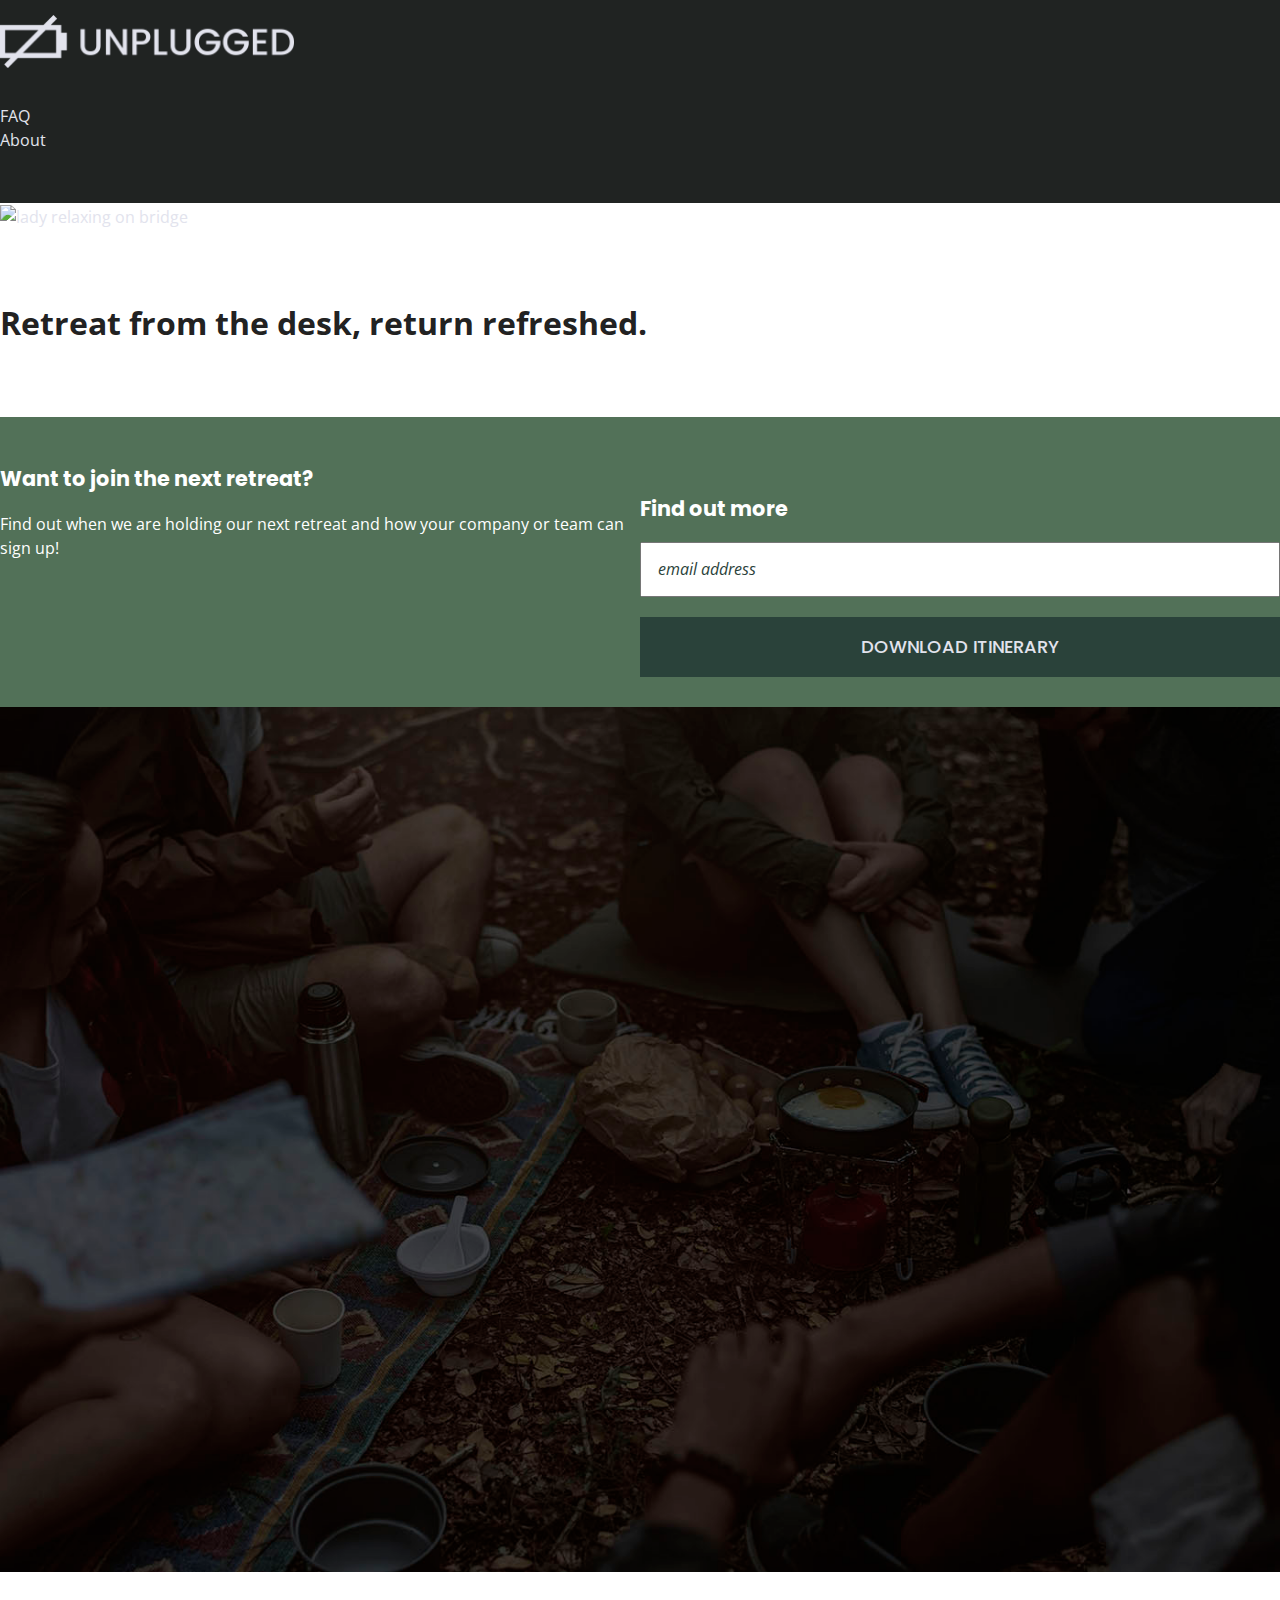
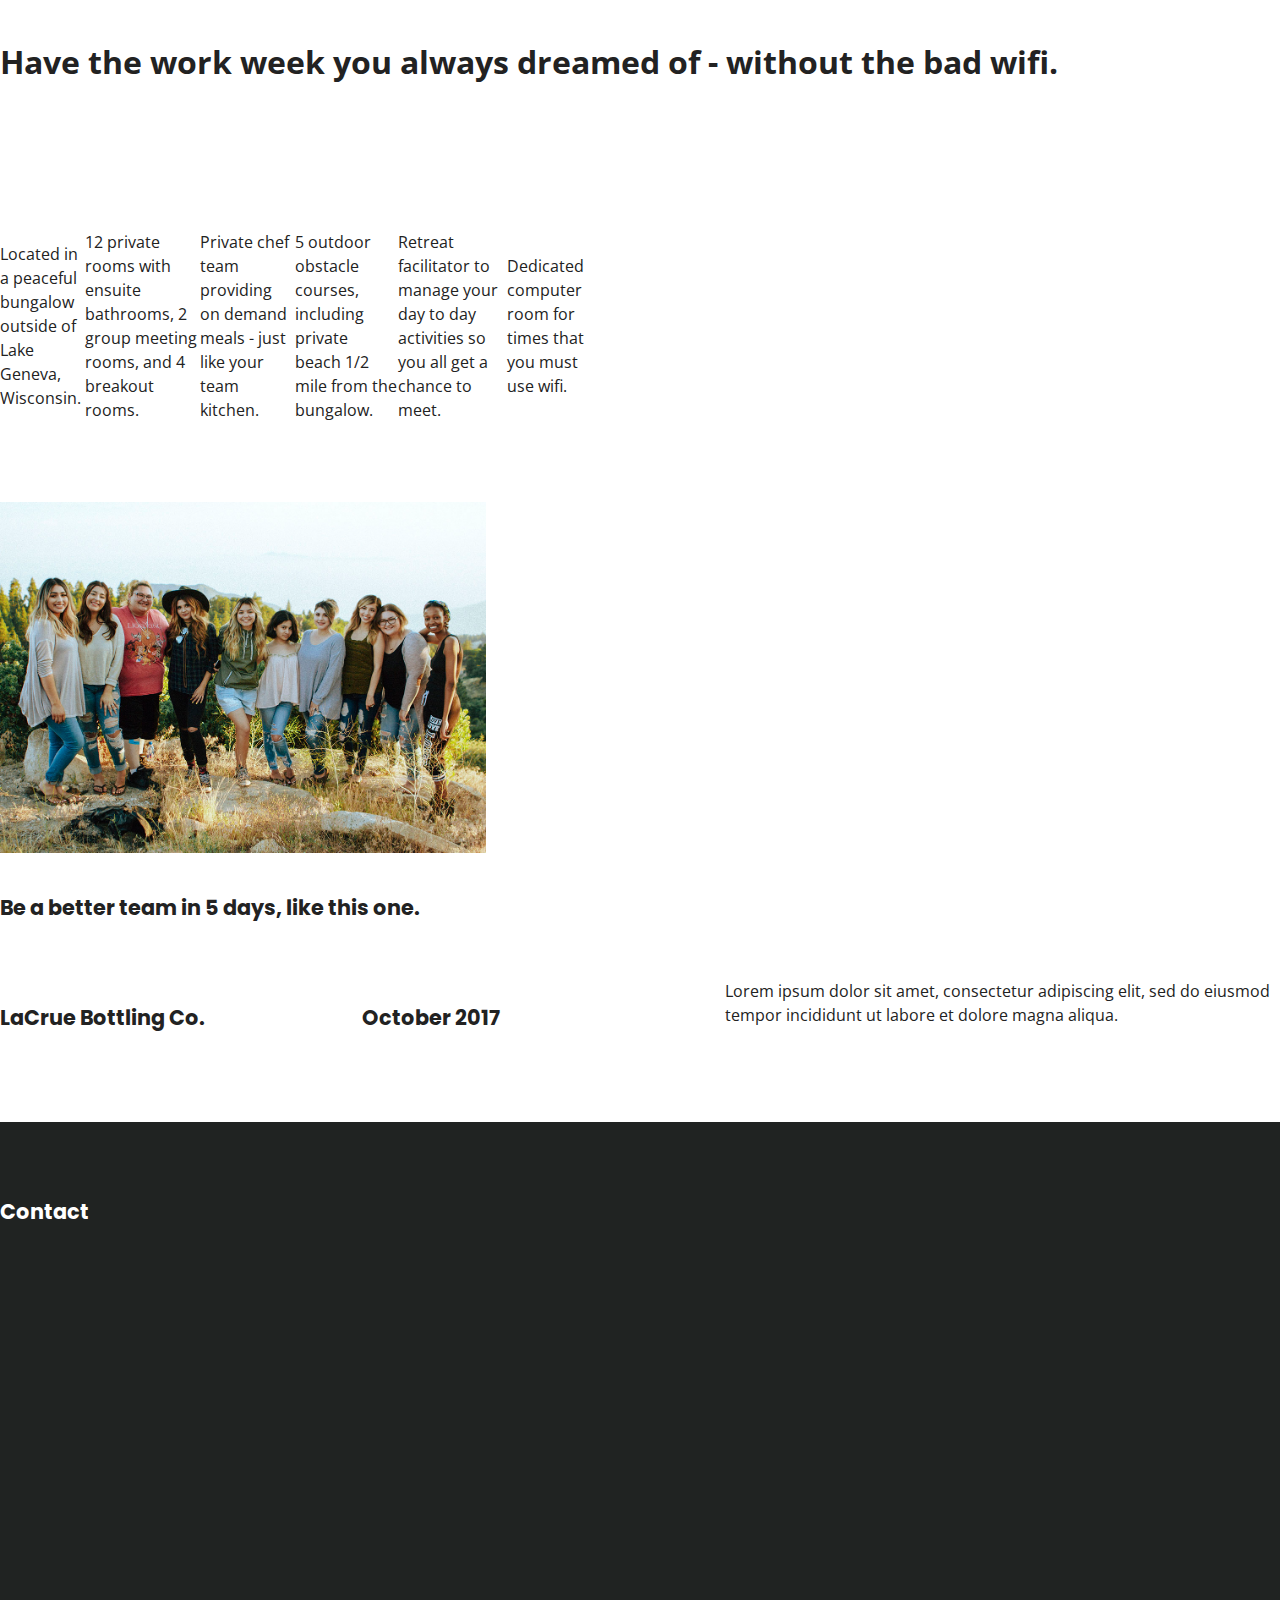
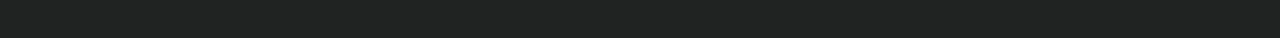
==== commit 7680f107: "Added more icons" ====
--- a/index.html
+++ b/index.html
@@ -140,10 +140,14 @@
               </address>
             </div>
             <div class="social">
-                <div class="social-icons">
-                    <p><a href="https://www.facebook.com/yoursite" target="_blank"></a></p>
-                    <!-- other social links here --> 
-                </div>
+              <div class="social-icons">
+                  <p>
+                      <a href=""><i class="fa-brands fa-facebook"></i></a>
+                      <a href=""><i class="fa-brands fa-twitter"></i></a>
+                      <a href=""><i class="fa-brands fa-instagram"></i></i></a>
+                  </p>               
+              <!-- add the rest of your icons here! -->
+              </div>
             </div>
         </div> <!-- footer content ends --> 
     </div> <!--footer content-wrapper ends-->
--- a/css/main.css
+++ b/css/main.css
@@ -262,12 +262,12 @@
 }
 
 .features p {
-  padding: 65px 0; /*65px below h1*/
+  padding: 0; /*65px below h1*/
 }
 
 .features i {
   font-size: 3.75em;
-  margin-bottom: 40px;
+  margin-bottom: 0;
 }
 
 .features-items {
@@ -280,7 +280,7 @@
 
 .fontawesome-icon {
   /*padding: 63px 0; /*63px below content above*/
-  margin: 140px 0; /* 140px from border */
+  margin: 0; /* 140px from border */
 }
 
 .features-item-description {
@@ -319,6 +319,11 @@
 
 .review article {
 
+}
+
+.social i {
+  font-size: 3.75em;
+  margin-bottom: 100 0 0 40;
 }
 
 /* Footer */
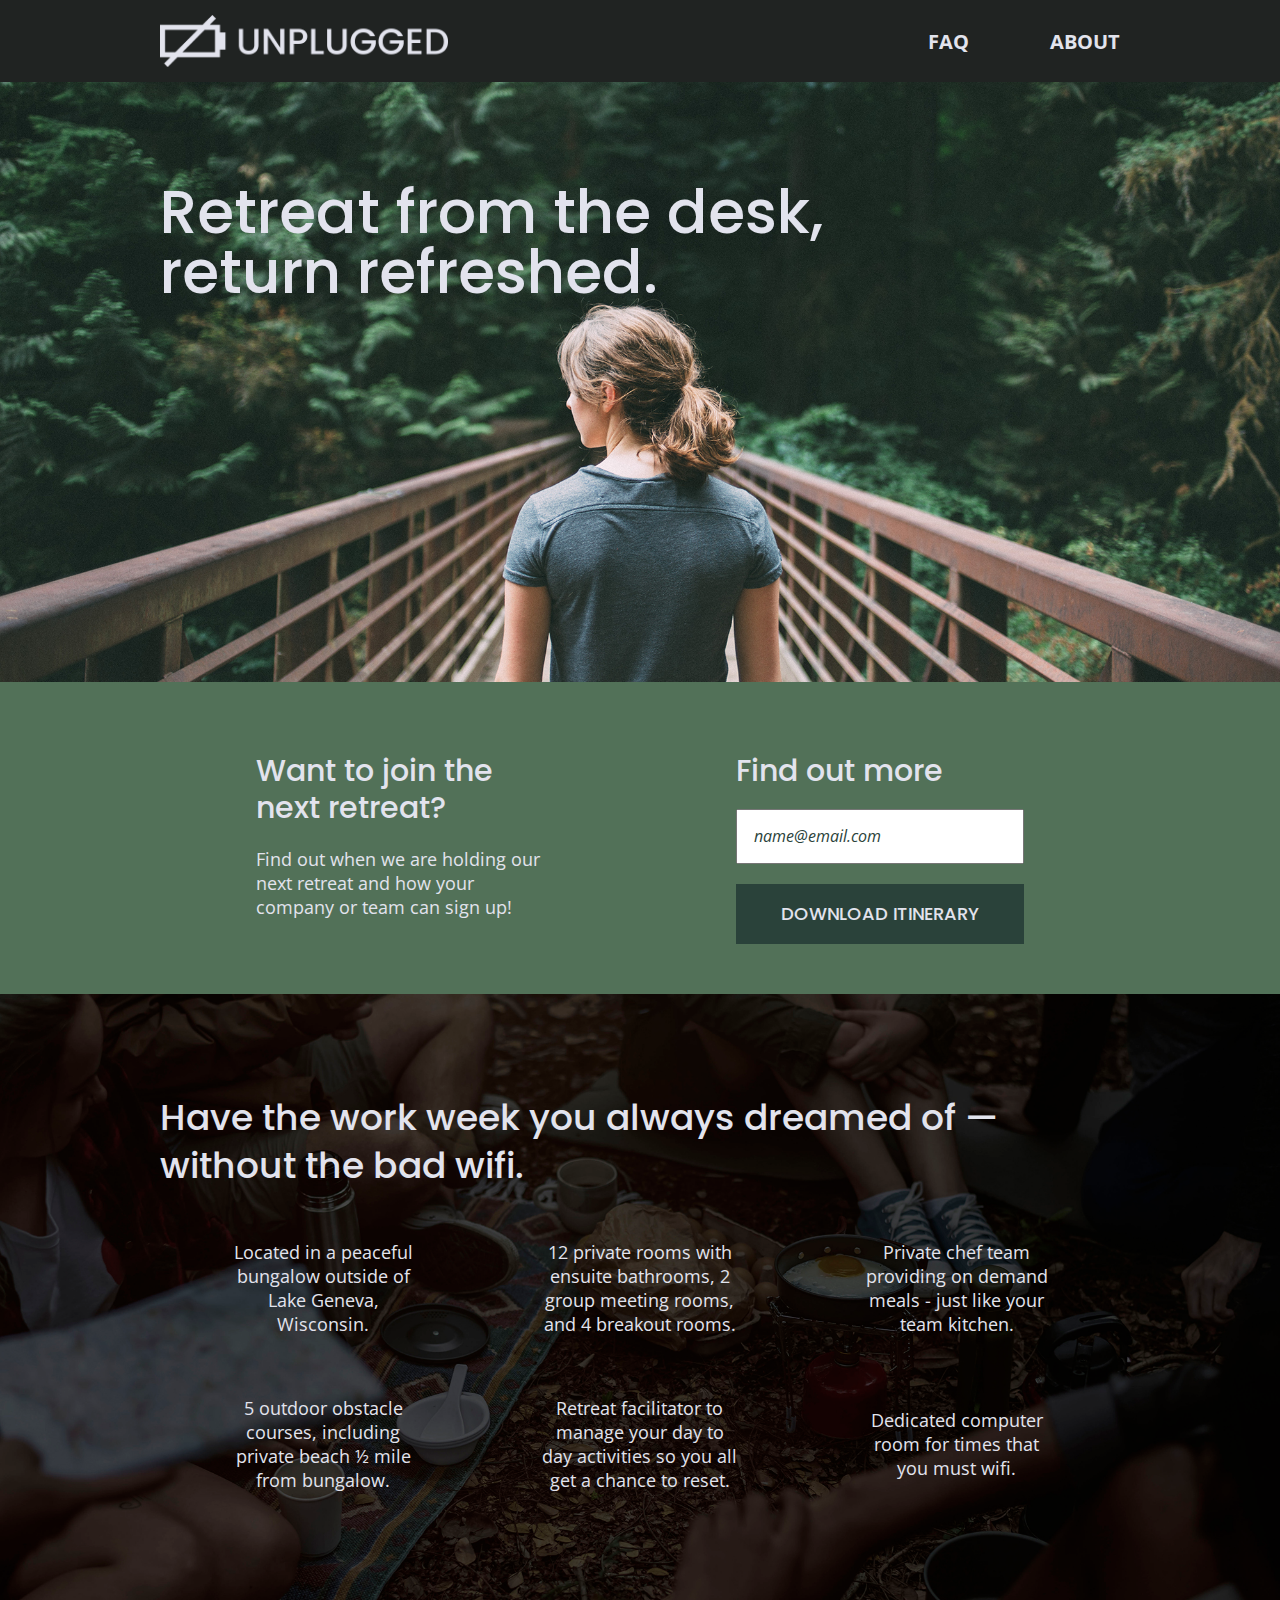
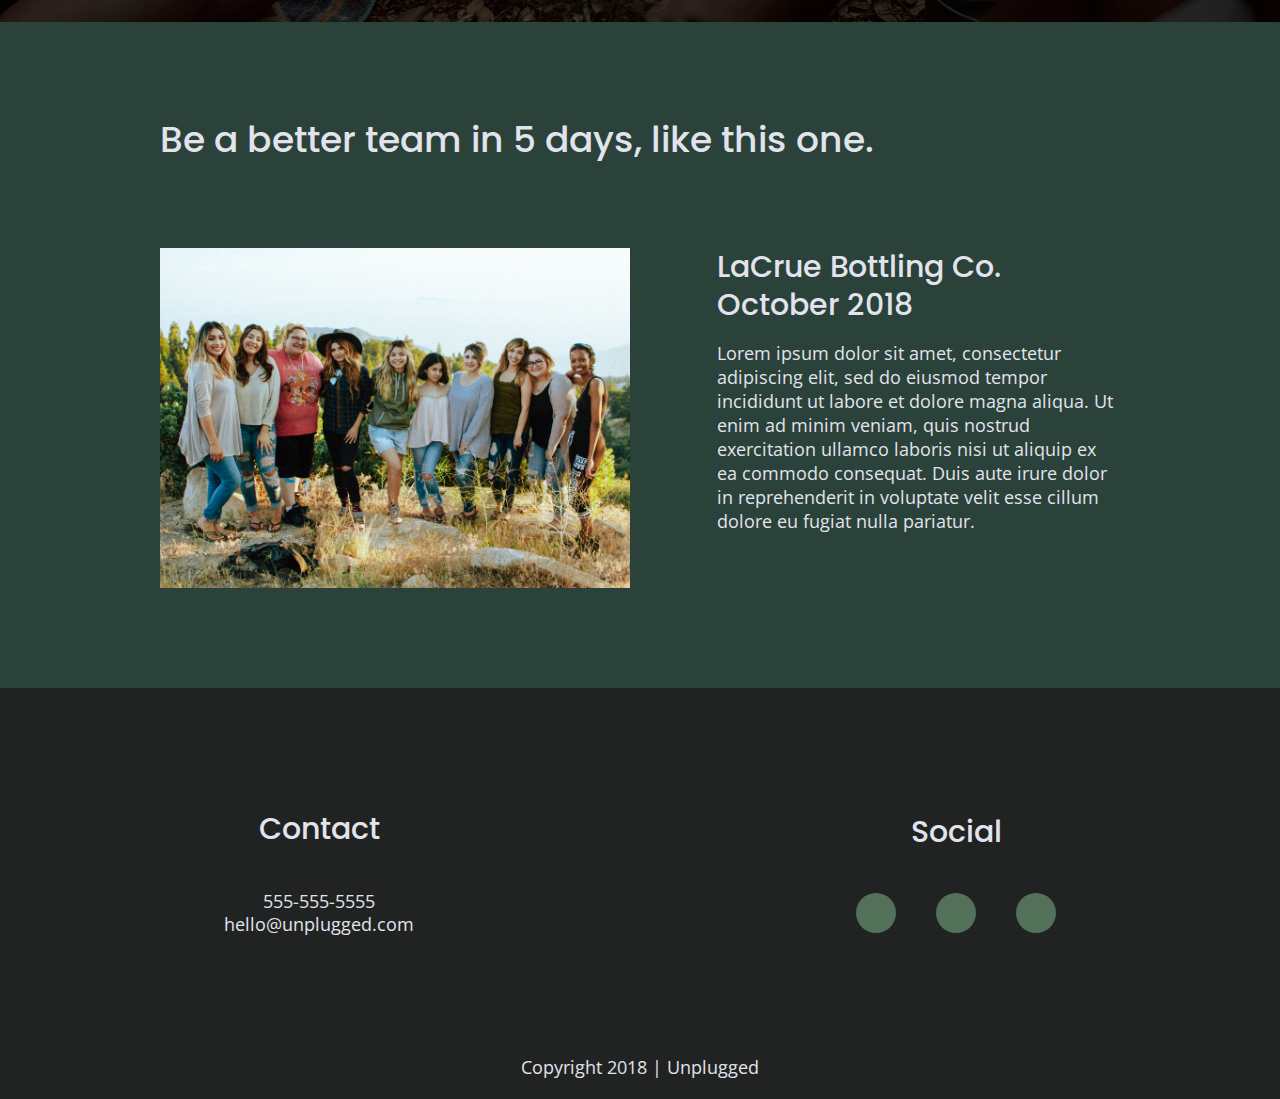
==== commit 0b61f401: "Finishing touches" ====
--- a/index.html
+++ b/index.html
@@ -3,171 +3,201 @@
 
 <head>
   <meta charset="utf-8">
+  <meta http-equiv="x-ua-compatible" content="ie=edge">
   <title>Unplugged Retreat</title>
   <meta name="description" content="">
-  <meta name="viewport" content="width=device-width, initial-scale=1">
-
-  <link href="https://fonts.googleapis.com/css?family=Open+Sans:400,700|Poppins:500,700" rel="stylesheet">
-
-  <script src="https://kit.fontawesome.com/7c784fbf65.js" crossorigin="anonymous"></script>
-
-  <meta property="og:title" content="">
-  <meta property="og:type" content="">
-  <meta property="og:url" content="">
-  <meta property="og:image" content="">
+  <meta name="viewport" content="width=device-width, initial-scale=1, shrink-to-fit=no">
 
   <link rel="manifest" href="site.webmanifest">
   <link rel="apple-touch-icon" href="icon.png">
   <!-- Place favicon.ico in the root directory -->
-
+  <!-- Google Fonts -->
+  <link href="https://fonts.googleapis.com/css?family=Open+Sans:400,700|Poppins:500,700" rel="stylesheet">
+  <!-- FontAwesome CDN version 5.5 -->
+  <link rel="stylesheet" href="https://use.fontawesome.com/releases/v5.5.0/css/all.css" integrity="sha384-B4dIYHKNBt8Bc12p+WXckhzcICo0wtJAoU8YZTY5qE0Id1GSseTk6S+L3BlXeVIU" crossorigin="anonymous">
   <link rel="stylesheet" href="css/normalize.css">
   <link rel="stylesheet" href="css/main.css">
-
-  <meta name="theme-color" content="#fafafa">
 </head>
 
 <body>
-
+  <!--[if lte IE 9]>
+    <p class="browserupgrade">You are using an <strong>outdated</strong> browser. Please <a href="https://browsehappy.com/">upgrade your browser</a> to improve your experience and security.</p>
+  <![endif]-->
+
+  <!-- Add your site or application content here -->
   <header>
     <div class="content-wrapper">
-        <figure> 
-          <a href="#"><img src="img/unpluggedlogo.png" alt="unplugged logo"></a>
-        </figure>
-        <div class="header-divider"></div>
-        <nav>
-             <ul>
-                 <li><a href="faq/index.html" target="_blank">FAQ</a></li>
-                 <li><a href="about/index.html" target="_blank">About</a></li>
-             </ul>
-        </nav>
+      <figure>
+        <a href="#">
+          <img src="img/unpluggedlogo.png" alt="unplugged logo">
+        </a>
+      </figure>
+      <div class="header-divider"></div>
+      <nav>
+        <ul>
+          <li><a href="faq/index.html">FAQ</a></li>
+          <li><a href="about/index.html">About</a></li>
+        </ul>
+      </nav>
     </div>
   </header>
- 
+
   <main>
- 
-    <section class= "hero-area"> 
-      <div class="content-wrapper">  
-        <figure>
-          <a href="">
-             <img src="img/jake-melara-30679-unsplash.jpg" alt="lady relaxing on bridge">
-          </a>
-        </figure>
-        <h1> Retreat from the desk, return refreshed.
-        </h1>
+
+    <section class="hero-area">
+      <div class="content-wrapper">
+        <h1>Retreat from the desk, return refreshed.</h1>
       </div>
     </section>
- 
+
     <aside>
       <div class="content-wrapper">
         <div class="form-description">
           <h3>Want to join the next retreat?</h3>
-          <p>Find out when we are holding our next retreat and how your company or team can sign up!</p>
-        </div>
-      <div class="form">
-        <h3>Find out more</h3>
-        <input type="text" name="name" value="email address">
-        <input type="button" value="Download Itinerary">
-      </div>
+          <p>
+            Find out when we are holding our next retreat and how your company or team can sign up!
+          </p>
+        </div>
+        <div class="form">
+          <h3>Find out more</h3>
+          <input type="text" name="name" value="name@email.com">
+          <input type="button" value="Download Itinerary">
+        </div>
+      </div>
+      <!-- aside content wrapper ends -->
     </aside>
 
     <section class="features">
-        <figure>
-          <a href="">
-               <img src="img/rawpixel-800820-unsplash1.jpg" alt="Sitting around campfire">
-          </a>
-        </figure>
-      <div class="content-wrapper">
-        <h1>Have the work week you always dreamed of - without the bad wifi.</h1>  
-          <div class="features-items">
-            <article>
-              <p class="fontawesome-icon">
-                <i class="fas fa-campground"></i>
-              </p>
-              <p class="features-item-description">Located in a peaceful bungalow outside of Lake Geneva, Wisconsin.</p>
-              <p class="fontawesome-icon">
-                <i class="fa-solid fa-bed"></i>
-              </p>
-              <p class="features-item-description">12 private rooms with ensuite bathrooms, 2 group meeting rooms, and 4 breakout rooms.</p>
-              <p class="fontawesome-icon">
-                <i class="fa-solid fa-utensils"></i>
-              </p>
-              <p class="features-item-description">Private chef team providing on demand meals - just like your team kitchen.</p>
-              <p class="fontawesome-icon">
-                <i class="fa-solid fa-shoe-prints"></i>
-              </p>
-              <p class="features-item-description">5 outdoor obstacle courses, including private beach 1/2 mile from the bungalow.</p>
-              <p class="fontawesome-icon">
-                <i class="fa-solid fa-face-smile"></i>
-              </p>
-              <p class="features-item-description">Retreat facilitator to manage your day to day activities so you all get a chance to meet.</p>
-              <p class="fontawesome-icon">
-                <i class="fa-solid fa-wifi"></i>
-              </p>
-              <p class="features-item-description">Dedicated computer room for times that you must use wifi.</p>
-            </article>
-          </div>      
-      
+      <div class="content-wrapper">
+        <h2>Have the work week you always dreamed of — without the bad wifi.</h2>
+        <div class="features-items">
+          <article>
+            <p class="fontawesome-icon">
+              <i class="fas fa-campground"></i>
+            </p>
+            <p class="features-item-description">
+              Located in a peaceful bungalow outside of Lake Geneva, Wisconsin.
+            </p>
+          </article>
+          <article>
+            <p class="fontawesome-icon">
+              <i class="fas fa-bed"></i>
+            </p>
+            <p class="features-item-description">
+              12 private rooms with ensuite bathrooms, 2 group meeting rooms, and 4 breakout rooms.
+            </p>
+          </article>
+          <article>
+            <p class="fontawesome-icon">
+              <i class="fas fa-utensils"></i>
+            </p>
+            <p class="features-item-description">
+              Private chef team providing on demand meals - just like your team kitchen.
+            </p>
+          </article>
+          <article>
+            <p class="fontawesome-icon">
+              <i class="fas fa-shoe-prints"></i>
+            </p>
+            <p class="features-item-description">
+              5 outdoor obstacle courses, including private beach ½ mile from bungalow.
+            </p>
+          </article>
+          <article>
+            <p class="fontawesome-icon">
+              <i class="fas fa-smile"></i>
+            </p>
+            <p class="features-item-description">
+              Retreat facilitator to manage your day to day activities so you all get a chance to reset.
+            </p>
+          </article>
+          <article>
+            <p class="fontawesome-icon">
+              <i class="fas fa-wifi"></i>
+            </p>
+            <p class="features-item-description">
+              Dedicated computer room for times that you must wifi.
+            </p>
+          </article>
+        </div>
       </div>
     </section>
 
     <section class="reviews">
-      <figure>
-        <a href="">
-             <img src="img/omar-lopez-296944-unsplash.jpg" alt="team celebrating">
-        </a>
-      </figure>
-      <h3>Be a better team in 5 days, like this one.</h3>
-      <div class="content-wrapper">
-        <div class="review-content">
-          <article> 
-            <h3>LaCrue Bottling Co.</h3>
-            <h3>October 2017</h3>
-            <p>Lorem ipsum dolor sit amet, consectetur adipiscing elit, sed do eiusmod tempor incididunt ut labore et dolore magna aliqua.</p>
-          </article> 
-        </div>
+      <div class="content-wrapper">
+        <h2>Be a better team in 5 days, like this one.</h2>
+        <article>
+          <figure>
+            <img src="img/unplugged-retreat-lacrue.jpg" alt="Group of happy people at an outdoor retreat.">
+          </figure>
+          <div>
+            <h3>LaCrue Bottling Co. October 2018</h3>
+            <p>
+              Lorem ipsum dolor sit amet, consectetur adipiscing elit, sed do eiusmod tempor incididunt ut labore et dolore magna aliqua. Ut enim ad minim veniam, quis nostrud exercitation ullamco laboris nisi ut aliquip ex ea commodo consequat. Duis aute irure dolor
+              in reprehenderit in voluptate velit esse cillum dolore eu fugiat nulla pariatur.
+            </p>
+          </div>
+        </article>
       </div>
     </section>
- 
-  </main> <!-- main wrapper -->
- 
+
+  </main>
+  <!-- main wrapper -->
+
   <footer>
     <div class="content-wrapper">
-        <div class="footer-content">
+      <div class="footer-content">
+        <div class="contact">
           <h4>Contact</h4>
-            <div class="contact">
-              <address>
- 
-              </address>
-            </div>
-            <div class="social">
-              <div class="social-icons">
-                  <p>
-                      <a href=""><i class="fa-brands fa-facebook"></i></a>
-                      <a href=""><i class="fa-brands fa-twitter"></i></a>
-                      <a href=""><i class="fa-brands fa-instagram"></i></i></a>
-                  </p>               
-              <!-- add the rest of your icons here! -->
-              </div>
-            </div>
-        </div> <!-- footer content ends --> 
-    </div> <!--footer content-wrapper ends-->
-    
-    <div class="copyright"> 
-    </div> 
+          <address>
+            <p>
+              555-555-5555<br>
+              hello@unplugged.com
+            </p>
+          </address>
+        </div>
+        <div class="social">
+          <h4>Social</h4>
+          <div class="social-icons">
+            <p>
+              <a href="https://www.facebook.com/Skillcrush/" target="_blank"><i class="fab fa-facebook-f"></i></a>
+            </p>
+            <p>
+              <a href="https://twitter.com/Skillcrush" target="_blank"><i class="fab fa-twitter"></i></a>
+            </p>
+            <p>
+              <a href="https://www.instagram.com/skillcrush/" target="_blank"><i class="fab fa-instagram"></i></a>
+            </p>
+          </div>
+        </div>
+      </div>
+      <!-- footer content ends -->
+    </div>
+    <!--footer content-wrapper ends-->
+    <div class="copyright">
+      <p>Copyright 2018 | Unplugged</p>
+    </div>
   </footer>
-  
-
-
-  <script src="js/vendor/modernizr-3.11.2.min.js"></script>
+
+  <script src="js/vendor/modernizr-3.6.0.min.js"></script>
+  <script src="https://code.jquery.com/jquery-3.3.1.min.js" integrity="sha256-FgpCb/KJQlLNfOu91ta32o/NMZxltwRo8QtmkMRdAu8=" crossorigin="anonymous"></script>
+  <script>
+    window.jQuery || document.write('<script src="js/vendor/jquery-3.3.1.min.js"><\/script>')
+  </script>
   <script src="js/plugins.js"></script>
   <script src="js/main.js"></script>
 
   <!-- Google Analytics: change UA-XXXXX-Y to be your site's ID. -->
   <script>
-    window.ga = function () { ga.q.push(arguments) }; ga.q = []; ga.l = +new Date;
-    ga('create', 'UA-XXXXX-Y', 'auto'); ga('set', 'anonymizeIp', true); ga('set', 'transport', 'beacon'); ga('send', 'pageview')
+    window.ga = function() {
+      ga.q.push(arguments)
+    };
+    ga.q = [];
+    ga.l = +new Date;
+    ga('create', 'UA-XXXXX-Y', 'auto');
+    ga('send', 'pageview')
   </script>
-  <script src="https://www.google-analytics.com/analytics.js" async></script>
+  <script src="https://www.google-analytics.com/analytics.js" async defer></script>
 </body>
 
-</html>
+</html>--- a/css/main.css
+++ b/css/main.css
@@ -1,6 +1,5 @@
-/*! HTML5 Boilerplate v8.0.0 | MIT License | https://html5boilerplate.com/ */
-
-/* main.css 2.1.0 | MIT License | https://github.com/h5bp/main.css#readme */
+/*! HTML5 Boilerplate v6.1.0 | MIT License | https://html5boilerplate.com/ */
+
 /*
  * What follows is the result of much research on cross-browser styling.
  * Credit left inline and big thanks to Nicolas Gallagher, Jonathan Neal,
@@ -84,24 +83,38 @@
 }
 
 /* ==========================================================================
+   Browser Upgrade Prompt
+   ========================================================================== */
+
+.browserupgrade {
+  margin: 0.2em 0;
+  background: #ccc;
+  color: #000;
+  padding: 0.2em 0;
+}
+
+/* ==========================================================================
    Author's custom styles
    ========================================================================== */
 
 /* General Styles */
  
 html {
-  font-size: 16px;
+	font-size: 16px;
 }
  
 body {
+  font-size: 1em;
   font-family: 'Open Sans', sans-serif;
-  font-size: 1em;
-  line-height: 24px;
+  color: #e2e3ed;
+  text-align: left;
 }
  
 ul, 
 ol {
- 
+  list-style-type: none;
+  margin: 0;
+  padding: 0;
 }
  
 a {
@@ -109,64 +122,64 @@
   text-decoration: none;
 }
  
-h1 {
-  line-height: 35px;
-}
-
 h2 {
   font-family: 'Poppins', sans-serif;
-  font-size: 1.5em;
-    line-height: 44px;
+  font-weight: 500;
+  font-size: 1.875em;
+  margin: 0;
 }
  
 h3, 
 h4 {
   font-family: 'Poppins', sans-serif;
-  font-size: 1.3em;
+  font-weight: 500;
+  font-size: 1.125em;
+  margin: 20px 0;
 }
  
 p {
-  
-}
- 
-img { 
-  width: 100%;
+  font-size: .875em;
+  line-height: 1.285;
+}
+ 
+img {
+ width: 100%;
 }
  
 figure {
-  margin: 0;
+ margin: 0;
 }
  
 address {
-  font-family: 'Open Sans', sans-serif;
-  font-size: 1em;
+ font-style: normal;
 }
  
 .content-wrapper {
- 
-}
-
-
- 
-
-
-
-/* ----- Base Header - Footer Styles -----*/
+  width: 90%;
+  margin: 50px 0;
+}
+
+/* -------------------- Base Header - Footer Styles -------------------- */
+
 header,
 footer {
-
-
-}
-
-/* Header Styles */
+  background-color: #202322;
+  display: flex;
+  justify-content: center;
+  align-items: center;
+  flex-flow: row wrap;
+}
 
 header {
-  padding: 15px 0; /* 15 px to top of page */
-  background: #202322;
+  padding: 15px 0;
 }
 
 header .content-wrapper {
-
+  margin: 0;
+  display: flex;
+  justify-content: center;
+  align-items: center;
+  flex-flow: row wrap;
 }
 
 header figure {
@@ -177,212 +190,261 @@
   flex-flow: row wrap;
 }
 
-header .header-divider {
+.header-divider {
+  background: #3a3a3a; 
+  height: 1px;
   width: 100%;
+  margin: 10px 0 20px 0;
 }
 
 header nav {
-  width: 60%; /* 220px of 360px */
-
+  width: 60%;
+  font-size: 1.125em;
+  font-weight: 700;
+  text-transform: uppercase;
+  display: flex;
+  justify-content: space-around;
+  align-items: center;
+  flex-flow: row wrap;
 }
 
 header nav ul {
-  width: 44%; /* 160px of 360px */
-  padding: 20px 0; /* 20px beneath header-divider */
-}
-
-/* ----- Mobile Styles - Homepage -----*/
-
-.hero-area {
-      
-}
-
-.hero-area .content-wrapper{
-  background-image: url('img/unpluggedlogo.jpg');
-  background-size: cover;
-  background-repeat: no-repeat;
-  background-position: center;
-}
-
-.hero-area h1 {
-  padding: 55px 0; /*55px below where hero area starts*/
-}
-
-main .content-wrapper {
-  width: 100%; /* 320 of 360px */
-}
-
-
-
-aside {
-  background: #527158;
-  color: white;
-}
-
-aside .content-wrapper {
-  padding: 30px 0; /*30px below top of area*/
-}
-
-aside .form-description {
-
-}
-
-aside .form {
-    margin-top: 30px;
-  }
-   
-  input[type=text] {
-    box-sizing: border-box;
-    width: 100%;
-    color: #2a423a;
-    font-style: italic;
-    padding: 1em;
-  }
-
-  input[type=button] {
-    width: 100%;
-    padding: 20px 0;
-    margin-top: 20px;
-    background-color: #2a423a;
-    font-family: 'Poppins', Helvetica, Arial, sans-serif;
-    font-weight: 500;
-    font-size: 1.125em;
-    color: #e2e3ed;
-    border: none;
-    text-align: center;
-    text-transform: uppercase;
-  }
-
-.features .content-wrapper {
-  width: 83%; /* 303px of 360px */
-}
-
-.features h1 {
-  padding: 50px 0; /*50px below top of area*/
-}
-
-.features p {
-  padding: 0; /*65px below h1*/
-}
-
-.features i {
-  font-size: 3.75em;
-  margin-bottom: 0;
-}
-
-.features-items {
- 
-}
-
-.features article {
-  width: 55%; /* 196px of 360px */
-}
-
-.fontawesome-icon {
-  /*padding: 63px 0; /*63px below content above*/
-  margin: 0; /* 140px from border */
-}
-
-.features-item-description {
-  /*padding: 40px 0; /*40px below fontawesome-icon*/
-  margin: 80px 0; /*80px from border */
-}
-
-.reviews {
-  background-image: url ("img/omar-lopez-296944-unsplash.jpg"), center no-repeat;
-  background-size: cover;
-}
-
-
-
-.reviews h1 {
-  padding: 55px 0; /*55px below top of review area */
-  margin: 0 165px 0 0;
-}
-
-.reviews h3 {
-  width: 48%; /* 173px of 360px */
-  padding: 22px 0; /*22px below review photo */
-}
-
-.reviews .content-wrapper {
-
-}
-
-.review-content {
-
-}
-
-.reviews figure {
-  width: 80%;
-}
-
-.review article {
-
-}
-
-.social i {
-  font-size: 3.75em;
-  margin-bottom: 100 0 0 40;
-}
-
-/* Footer */
+  width: 100%;
+  display: flex;
+  justify-content: space-around;
+}
+
+header nav ul li {
+  font-size: 1.125em;
+}
+
 footer {
-  background: #202322;
-  color: white;
+  text-align: center;
+  flex-direction: column;
+}
+
+footer p {
+  margin: 0;
 }
 
 footer .content-wrapper {
   width: 55%;
   margin: 50px 0;
-
-}
-
-footer .footer-content {
-  padding: 50px 0; /* 50px from top of footer area */
 }
 
 footer .contact {
-
-}
-
-address {
-
-}
-
-footer .social {
-  padding: 50px 0; /*50px from contact info*/
+  margin-bottom: 50px;
 }
 
 footer .social-icons {
-}
-
-footer p {
-  padding: 22px 0; /*20px from "social" */
+  display: flex;
+  justify-content: space-around;
+  align-items: center;
+}
+
+footer .social-icons p {
+  background-color: #527158;
+  border-radius: 50%;
+  width: 40px;
+  height: 40px;
+  display: flex;
+  justify-content: center;
+  align-items: center;
+}
+
+footer .social-icons p i {
+  font-size: 1.3125em;
 }
 
 footer .copyright {
-  padding: 55px 0; /*55px from social icons */
-}
-
-/*about page*/
-  .map figure {
-      width: 100%;
-      height: 0; 
-      padding-bottom: 125%; 
-      overflow: hidden;
-      position: relative;
-}
-   
-  .map iframe {
-      width: 100%;
-      height: 100%;
-      position: absolute; 
-      top: 0; 
-      left: 0; 
-}
-
-
+  margin: 20px 0;
+}
+
+/* -------------------- Mobile Styles - Homepage -------------------- */
+
+/* Hero Area */
+
+.hero-area {
+  background: url(../img/unplugged-retreat.jpg);
+  background-size: cover;
+  background-position: center;
+  min-height: 500px;
+  display: flex;
+  justify-content: center;
+  flex-flow: row wrap;
+}
+
+.hero-area h1 {
+  font-size: 2.25em;
+  font-family: 'Poppins', Helvetica, Arial, sans-serif; 
+  font-weight: 500; 
+  line-height: 1.2; 
+}
+
+/* Aside */
+
+aside {
+  background-color: #527158;
+  display: flex;
+  justify-content: center;
+  align-items: center;
+  flex-flow: row wrap;
+}
+
+aside .form {
+  margin-top: 30px;
+}
+
+input[type=text] {
+  box-sizing: border-box;
+  width: 100%;
+  color: #2a423a;
+  font-style: italic;
+  padding: 1em;
+}
+
+input[type=button] {
+  width: 100%;
+  padding: 20px 0;
+  margin-top: 20px;
+  background-color: #2a423a;
+  font-family: 'Poppins', Helvetica, Arial, sans-serif;
+  font-weight: 500;
+  font-size: 1.125em;
+  color: #e2e3ed;
+  border: none;
+  text-align: center;
+  text-transform: uppercase;
+}
+
+/* Features */
+
+.features {
+  background: url('../img/unplugged-retreat-features.jpg');
+  background-size: cover;
+  background-position: center;
+  display: flex;
+  justify-content: center;
+  flex-flow: row wrap;
+}
+
+.features h2 {
+  margin-bottom: 60px;
+}
+
+.features article {
+  width: 63%;
+  margin: 30px 0;
+}
+
+.features .features-items {
+  display: flex;
+  justify-content: center;
+  align-items: center;
+  flex-flow: row wrap;
+}
+
+.features i {
+  font-size: 3.75em;
+  margin-bottom: 40px;
+}
+
+.features p {
+  text-align: center;
+  margin: 0;
+}
+
+/* Reviews */
+
+.reviews {
+  background-color: #2a423a;
+  display: flex;
+  justify-content: center;
+  flex-flow: row wrap;
+}
+
+.reviews h2 {
+  margin-bottom: 40px;
+  line-height: 1;
+}
+
+.reviews h3 {
+  width: 55%;
+  margin: 20px 0;
+}
+
+/* ==========================================================================
+   About Page
+   ========================================================================== */
+
+.mission {
+  background-color: #527158;
+  display: flex;
+  justify-content: center;
+  align-items: center;
+  flex-flow: row wrap;
+}
+
+.map figure {
+  width: 100%;
+  height: 0; 
+  padding-bottom: 125%; 
+  overflow: hidden;
+  position: relative;
+}
+
+.map iframe {
+  width: 100%;
+  height: 100%;
+  position: absolute; 
+  top: 0; 
+  left: 0; 
+}
+
+.contact-section {
+  background-color: #2a423a;
+  display: flex;
+  justify-content: center;
+  align-items: center;
+  flex-flow: row wrap;
+}
+
+.contact-content p {
+  margin: 0;
+}
+
+/* ==========================================================================
+   FAQ Page
+   ========================================================================== */
+
+.faq {
+  background-color: #527158;
+  display: flex;
+  justify-content: center;
+  align-items: center;
+  flex-flow: row wrap;
+}
+
+.faq .content-wrapper {
+  margin: 50px 0 0 0;
+  display: flex;
+  justify-content: center;
+  align-items: center;
+  flex-flow: row wrap;
+}
+
+.faq h2 {
+  margin-bottom: 40px;
+  line-height: 1;
+}
+
+.faq-content {
+  margin-bottom: 50px;
+}
+
+.faq-content h4 {
+  line-height: 1.333;
+}
 
 /* ==========================================================================
    Helper classes
@@ -392,8 +454,7 @@
  * Hide visually and from screen readers
  */
 
-.hidden,
-[hidden] {
+.hidden {
   display: none !important;
 }
 
@@ -406,34 +467,34 @@
  *    https://medium.com/@jessebeach/beware-smushed-off-screen-accessible-text-5952a4c2cbfe
  */
 
-.sr-only {
+.visuallyhidden {
   border: 0;
-  clip: rect(0, 0, 0, 0);
+  clip: rect(0 0 0 0);
   height: 1px;
   margin: -1px;
   overflow: hidden;
   padding: 0;
   position: absolute;
+  width: 1px;
   white-space: nowrap;
-  width: 1px;
   /* 1 */
 }
 
 /*
- * Extends the .sr-only class to allow the element
+ * Extends the .visuallyhidden class to allow the element
  * to be focusable when navigated to via the keyboard:
  * https://www.drupal.org/node/897638
  */
 
-.sr-only.focusable:active,
-.sr-only.focusable:focus {
+.visuallyhidden.focusable:active,
+.visuallyhidden.focusable:focus {
   clip: auto;
   height: auto;
   margin: 0;
   overflow: visible;
   position: static;
+  width: auto;
   white-space: inherit;
-  width: auto;
 }
 
 /*
@@ -456,13 +517,15 @@
  *    `:before` to contain the top-margins of child elements.
  */
 
-.clearfix::before,
-.clearfix::after {
+.clearfix:before,
+.clearfix:after {
   content: " ";
+  /* 1 */
   display: table;
-}
-
-.clearfix::after {
+  /* 2 */
+}
+
+.clearfix:after {
   clear: both;
 }
 
@@ -472,177 +535,308 @@
    Modify as content requires.
    ========================================================================== */
 
-@media only screen and (min-width: 768px) {
-    /*Tablet styles here */
-      header {
-      }
-
-      header figure {
-        width: 28%;
-        display: flex;
-        justify-content: center;
-        align-items: center;
-        flex-flow: row wrap;
-      }
-
-      header .content-wrapper {
-        justify-content: center;
-      }
-
-      header nav ul {
-        justify-content: center;
-      }
-
-      aside .content-wrapper {
-        display: flex;
-        justify-content: center;
-        flex-flow: flex-flow;
-      }
-
-      main .content-wrapper {
-        width: 100%; /*640px of 768px*/
-      }
-
-      .hero-area h1 {
-        width:70%; /*535px of 768px*/
-      }
-
-      .features article {
-        display: flex;
-        justify-content: center;
-        flex-flow: row-wrap;
-        align-items: center;
-        flex-basis: auto;
-      }
-
-      .reviews article {
-        justify-content: center;
-        display: flex;
-      }
-
-      .reviews figure {
-        width: 40%;
-      }
-
-
-      footer .content-wrapper{
-        width: 65%;
-      }
-
-      footer-content {
-        display: flex;
-        justify-content: center;
-        align-items: center;
-      }
-
-  /*faq page*/
-      .faq .content-wrapper {
-          justify-content: space-between;
-      }
+@media only screen and (min-width:768px) {
+  /*Tablet styles here*/
+
+  /* General styles */
+  .content-wrapper {
+    max-width: 640px;
+    margin: 100px 0;
+  }
       
-      .faq-content {
-          flex-basis: 40%;
-      }
-   
-      .faq h2 {
-          width: 100%;
-      }
-
-  /*about page*/
-      .mission-content {
-          display: flex;
-          justify-content: space-between;
-          align-items: center;
-      }
-   
-      .mission-content p {
-          width: 83%; /*640px of 768*/
-      }
-   
-      .contact-section .content-wrapper h2 {
-          width: 35%;  /*268px of 768px*/
-      }
-   
-      .contact-content {
-          display: flex;
-          justify-content: center;
-          align-items: center;
-      }
-
-  @media only screen and (min-width: 1200px) {
-    /*Desktop styles here */
-      
-      main .content-wrapper {
-        width: 100%;
-      }
-   
-      header figure {
-        width: 23%;
-        display: flex;
-        justify-content: center;
-        align-items: center;
-        flex-flow: row wrap;
-      }
-
-       /* Hero */
-      .hero-area h1 {
-          width: 55%; /*670px of 1200px*/
-      }
-   
-      /* Aside */
-      aside .content-wrapper {
-          justify-content: center;
-      }
-   
-      aside .content-wrapper .form-description,
-      aside .content-wrapper .form {
-          width: 75%; /*800px of 1200px*/
-      }
-   
-      /* Features */
-      .features h2 {
-          width: 70%; /*850px of 1200px*/
-      }
-   
-      .features article {
-          flex-basis: auto; 
-      }
-   
-      /* Reviews */ 
-
-      .reviews figure {
-        width: 38%;
-      }
-      .reviews article div {
-          width: 77%; /*925 of 1200px*/
-      }
-
-
-
-   
+  h2 {
+    font-size: 2.25em;
+    line-height: 1.333;
+  }
+
+  h3 {
+      font-size: 1.5em;
+      line-height: 1.25;
+  }
+
+  /* Header */
+  header {
+    justify-content: space-around;
+    padding: 33px 0;
+  }
+
+  header .content-wrapper {
+    width: 100%;
+    justify-content: space-between;
+  }
+
+  header figure {
+    width: 30%;
+  }
+
+  header nav {
+    width: 20%;
+  }
+
+  header nav ul {
+    justify-content: space-between;
+  }
+
+  .header-divider {
+    display: none;
+  }
+  /* Hero Area */
+
+  .hero-area {
+    min-height: 600px;
+  }
+  
+  .hero-area h1 {
+    font-size: 3em;
+    line-height: 1;
+    margin: 0;
+}
+
+  /* Aside */
+  aside .content-wrapper {
+    margin: 50px 0;
+    display: flex;
+    justify-content: space-between;
+    flex-flow: row wrap;
+  }
+
+  aside .content-wrapper .form-description,
+  aside .content-wrapper .form {
+    width: 40%;
+    margin: 0;
+  }
+
+  /* Features */
+
+  .features h2 {
+    margin-bottom: 20px;
+  }
+
+  .features article {
+    display: flex;
+    justify-content: center;
+    align-items: center;
+    flex-flow: column wrap;
+    flex-basis: 50%;
+  }
+  
+  .features .features-item-description {
+    width: 62%;
+  }
+
+  .features i {
+    margin-bottom: 30px;
+  }
+
+  /* Reviews */
+  .reviews article {
+    display: flex;
+    justify-content: space-between;
+  }
+
+  .reviews h2 {
+    width: 85%;
+  }
+
+  .reviews article figure,
+  .reviews article div {
+    width: 49%;
+  }
+
+  .reviews h3 {
+    width: 75%;
+    margin: 0;
+  }
+  /* Footer */
+  footer .content-wrapper {
+    width: 65%;
+    margin: 100px 0;
+  }
+
+  footer .footer-content {
+    display: flex;
+    justify-content: space-between;
+    align-items: center;
+    flex-direction: row;
+  }
+
+  footer .contact {
+    margin-bottom: 0;
+  }
+
+  footer h4 {
+    font-size: 1.5em;
+    margin-bottom: 40px;
+  }
+
+  footer p {
+      line-height: 1.285;
+  }
+
+  footer .social-icons {
+    width: 12.5em;
+    justify-content: space-between;
+  }
+  
+  footer .copyright {
+    width: 100%;
+  }
+
   /* ==========================================================================
-     About Page
-     ========================================================================== */
-      .mission h2,
-      .contact-section .content-wrapper h2 {
-          width: 94%; /*1130px of 1200px*/
-      }
-   
+   About Page
+   ========================================================================== */
+
+  .mission-content {
+    display: flex;
+    justify-content: space-between;
+    align-items: center;
+    padding-top: 20px;
+  }
+
+  .mission-content p {
+    width: 45%;
+  }
+
+  .map figure {
+    padding-bottom: 45.5%;
+  }
+
+  .contact-section .content-wrapper h2 {
+    width: 80%;
+  }
+
+  .contact-content {
+    display: flex;
+    justify-content: space-between;
+    align-items: flex-start;
+  }
+
+  .contact-content h4 {
+    font-size: 1.5em;
+  }
+
   /* ==========================================================================
-     FAQ Page
-     ========================================================================== */
-      .faq h2 {
-          width: 100%;
-      }
-   
-  }
-    }
-
-@media print,
-  (-webkit-min-device-pixel-ratio: 1.25),
-  (min-resolution: 1.25dppx),
-  (min-resolution: 120dpi) {
-  /* Style adjustments for high resolution devices */
+   FAQ Page
+   ========================================================================== */
+
+  .faq .content-wrapper {
+    justify-content: space-between;
+  }
+
+  .faq-content {
+    flex-basis: 45%;
+  }
+
+  .faq h2 {
+    width: 100%;
+  }
+
+  .faq h4,
+  .faq p {
+      font-size: .875em;
+      line-height: 1.125;
+  }
+}
+
+@media only screen and (min-width:1200px) {
+  /*Desktop styles here*/
+
+  header {
+    padding: 15px 0;
+  }
+
+  .content-wrapper {
+    max-width: 960px;
+  }
+
+  h2 {
+    font-size: 2.25em;
+  }
+
+  h3,
+  h4 {
+      font-size: 1.875em;
+  }
+
+  p {
+      font-size: 1.125em;
+      line-height: 1.333;
+  }
+
+  /* Hero */
+  .hero-area h1 {
+    font-size: 3.75em;
+    width: 80%;
+  }
+
+  /* Aside */
+  aside .content-wrapper {
+    justify-content: space-around;
+  }
+
+  aside .content-wrapper .form-description,
+  aside .content-wrapper .form {
+    width: 30%;
+  }
+
+  .form-description p {
+    font-size: 1.125em;
+  }
+
+  /* Features */
+
+  .features h2 {
+    width: 90%;
+  }
+
+  .features article {
+    flex-basis: 33%;
+  }
+  
+  /* Reviews */
+  
+  .reviews h2 {
+    padding-bottom: 50px; 
+  }
+  
+  .reviews article div {
+    width: 42%;
+  }
+
+  footer h4 {
+    font-size: 1.875em;
+  }
+
+  /* ==========================================================================
+  About Page
+  ========================================================================== */
+  .map figure {
+    padding-bottom: 37.5%;
+  }
+
+  .mission h2,
+  .contact-section .content-wrapper h2 {
+      width: 95%;
+      font-size: 3em;
+  }
+
+  .contact-content h4 {
+    font-size: 1.875em;
+  }
+
+  /* ==========================================================================
+  FAQ Page
+  ========================================================================== */
+  .faq h2 {
+    width: 100%;
+    font-size: 3em;
+  }
+    
+  .faq h4,
+  .faq p {
+      font-size: 1.125em;
+      line-height: 1;
+  }
 }
 
 /* ==========================================================================
@@ -653,70 +847,60 @@
 
 @media print {
   *,
-  *::before,
-  *::after {
-    background: #fff !important;
+  *:before,
+  *:after {
+    background: transparent !important;
     color: #000 !important;
     /* Black prints faster */
+    -webkit-box-shadow: none !important;
     box-shadow: none !important;
     text-shadow: none !important;
   }
-
   a,
   a:visited {
     text-decoration: underline;
   }
-
-  a[href]::after {
+  a[href]:after {
     content: " (" attr(href) ")";
   }
-
-  abbr[title]::after {
+  abbr[title]:after {
     content: " (" attr(title) ")";
   }
-
   /*
-   * Don't show links that are fragment identifiers,
-   * or use the `javascript:` pseudo protocol
-   */
-  a[href^="#"]::after,
-  a[href^="javascript:"]::after {
+     * Don't show links that are fragment identifiers,
+     * or use the `javascript:` pseudo protocol
+     */
+  a[href^="#"]:after,
+  a[href^="javascript:"]:after {
     content: "";
   }
-
   pre {
     white-space: pre-wrap !important;
   }
-
   pre,
   blockquote {
     border: 1px solid #999;
     page-break-inside: avoid;
   }
-
   /*
-   * Printing Tables:
-   * https://web.archive.org/web/20180815150934/http://css-discuss.incutio.com/wiki/Printing_Tables
-   */
+     * Printing Tables:
+     * http://css-discuss.incutio.com/wiki/Printing_Tables
+     */
   thead {
     display: table-header-group;
   }
-
   tr,
   img {
     page-break-inside: avoid;
   }
-
   p,
   h2,
   h3 {
     orphans: 3;
     widows: 3;
   }
-
   h2,
   h3 {
     page-break-after: avoid;
   }
-}
-
+}